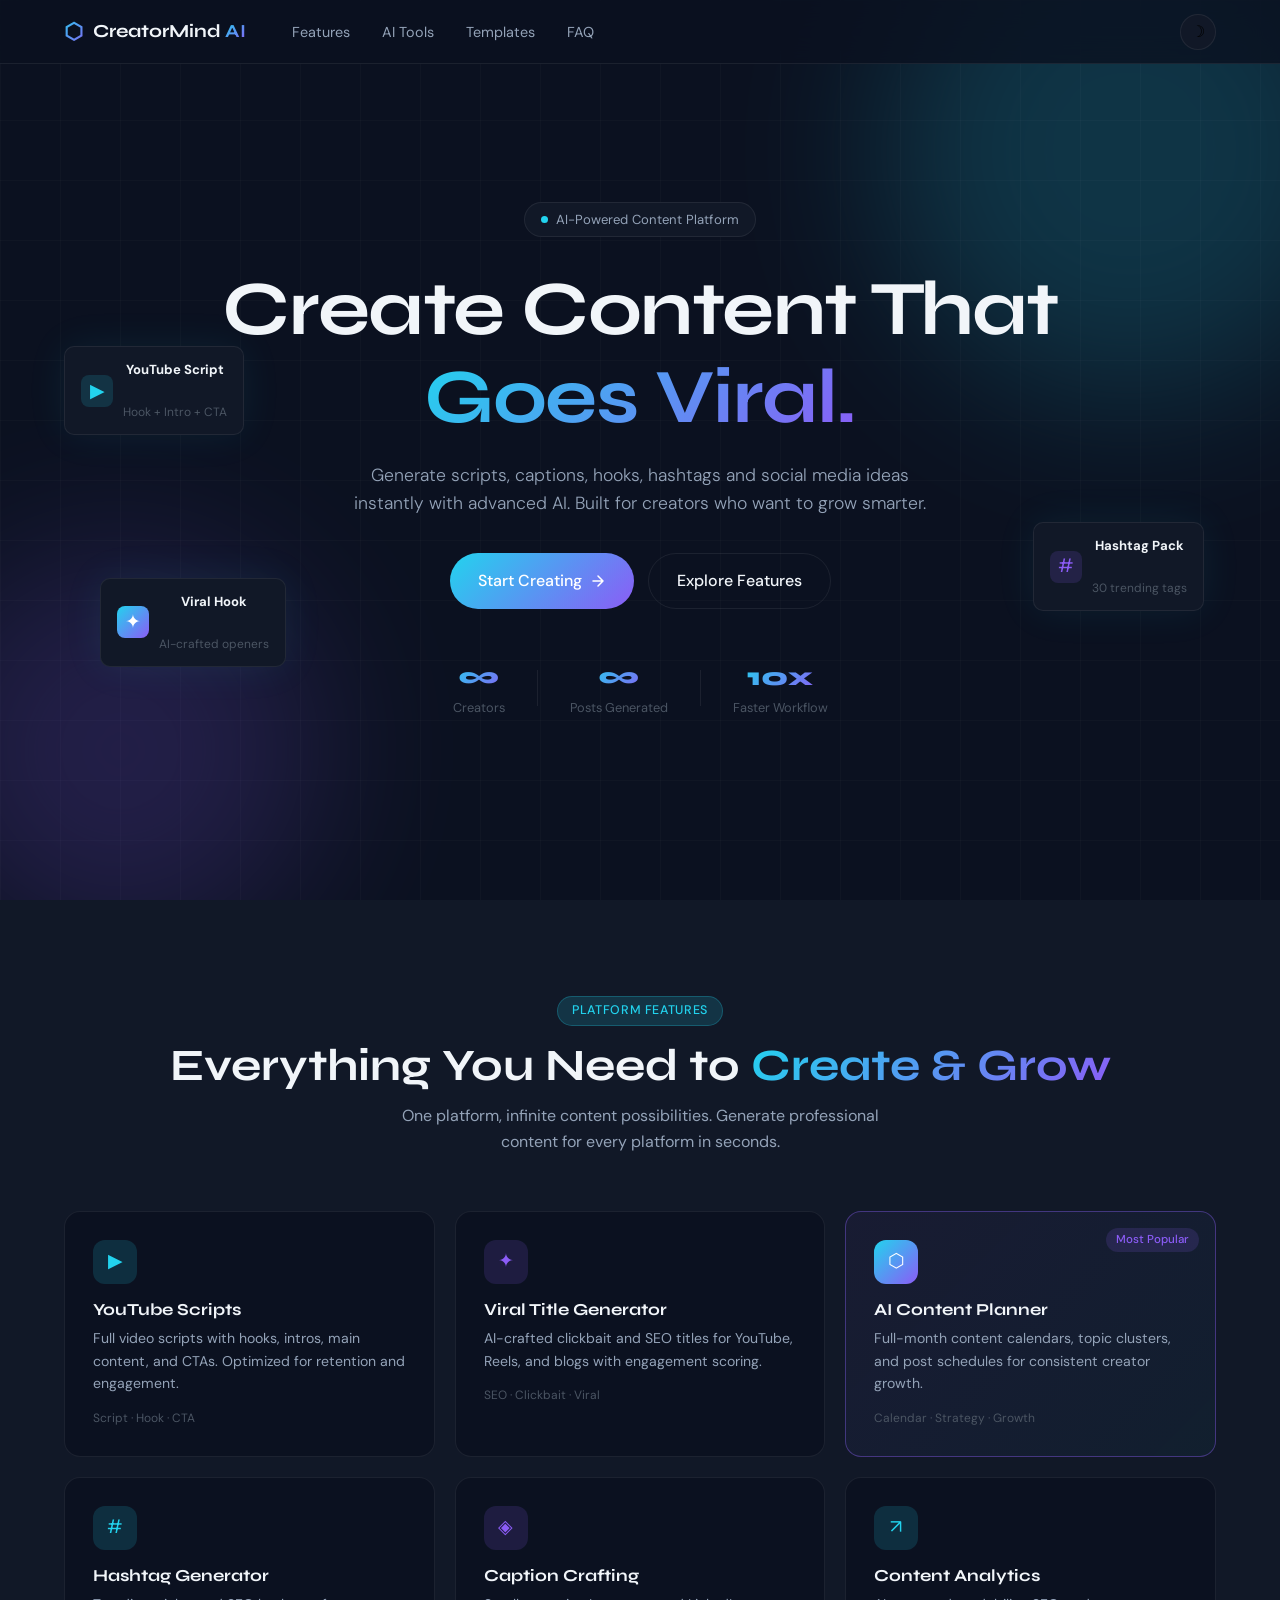
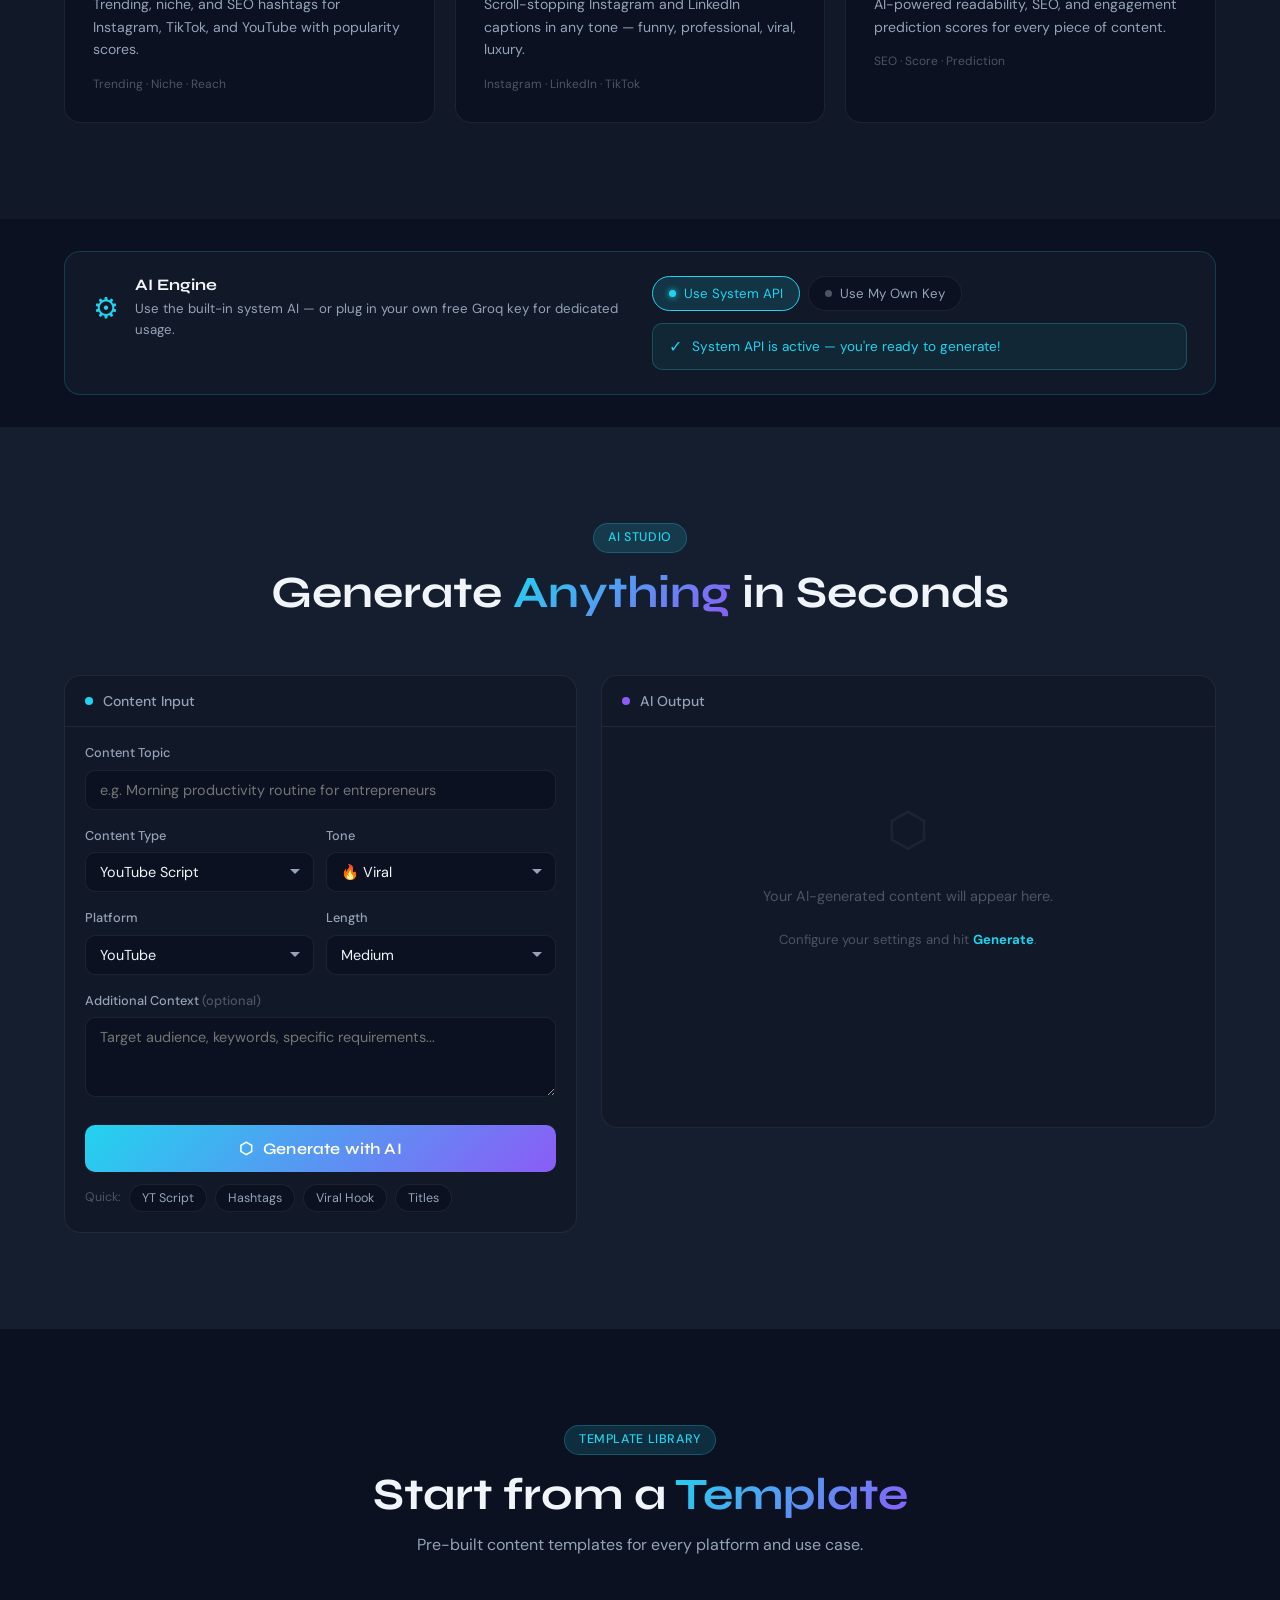
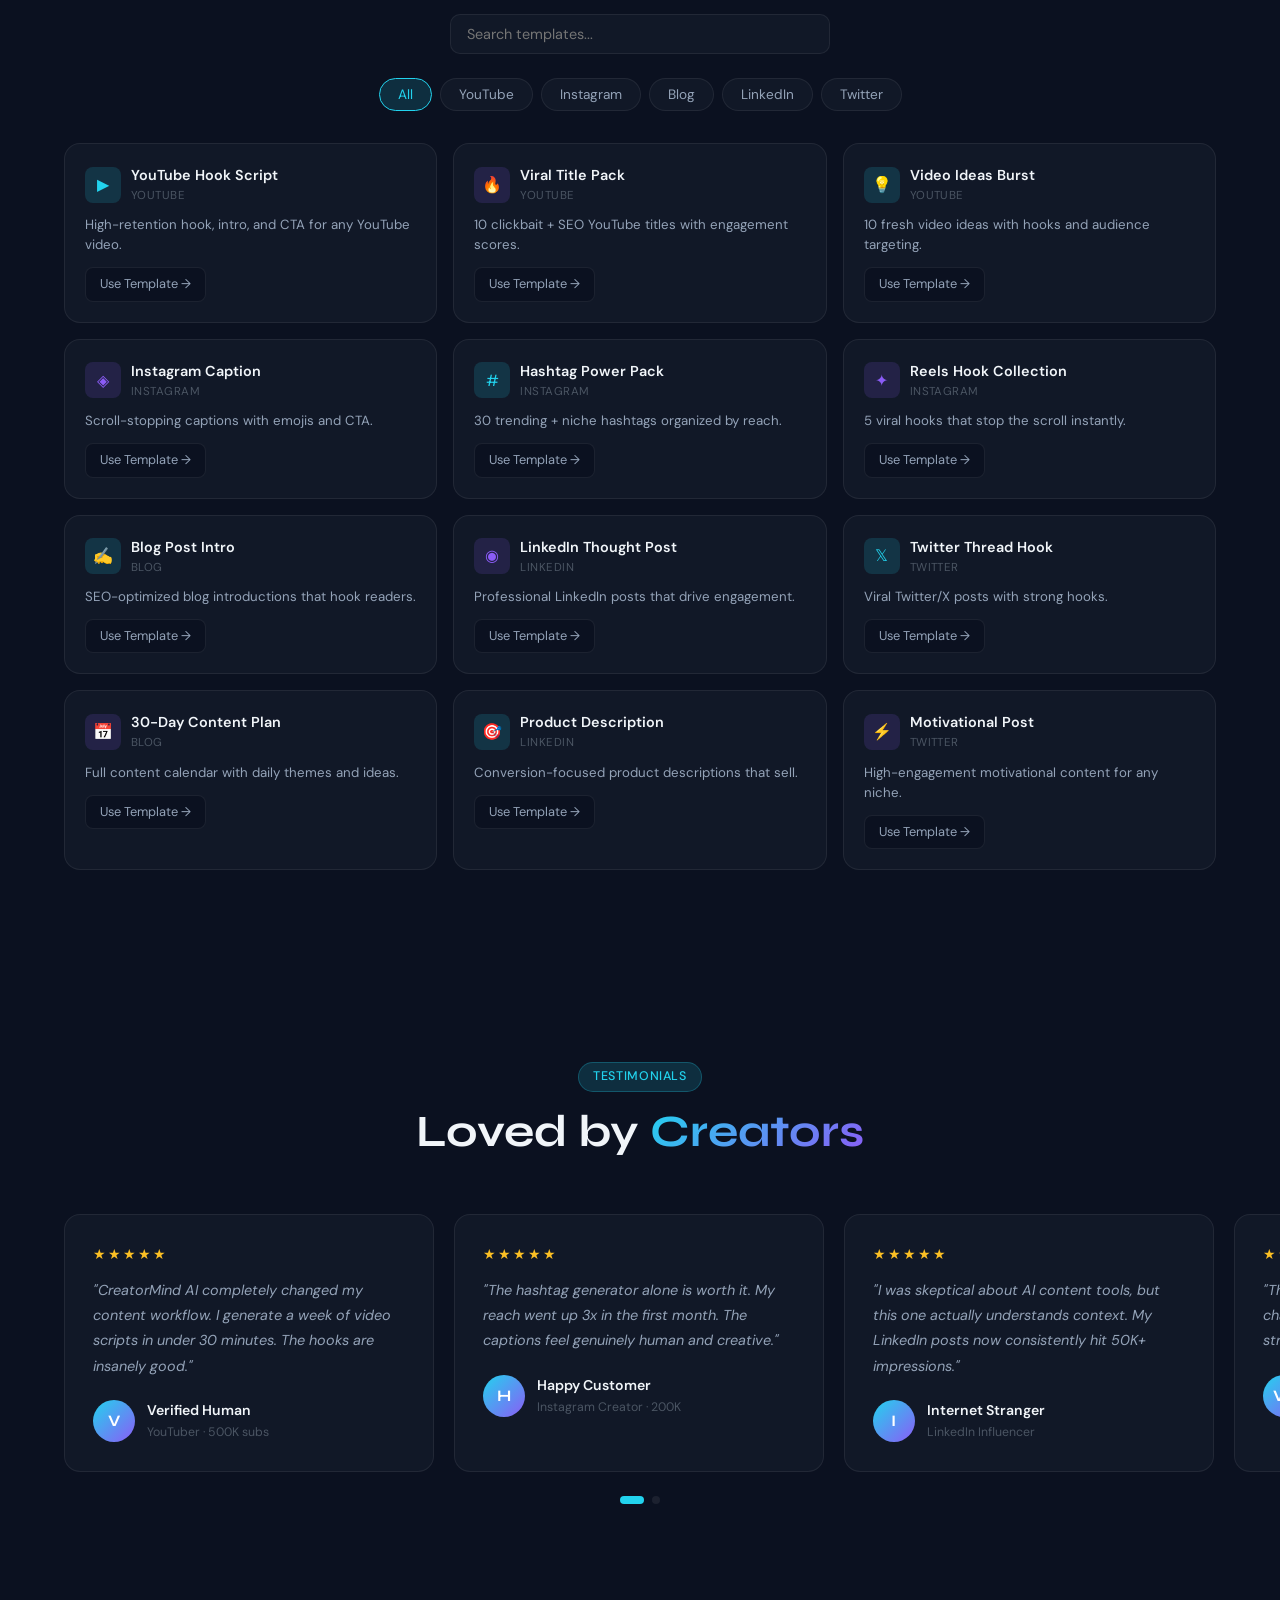
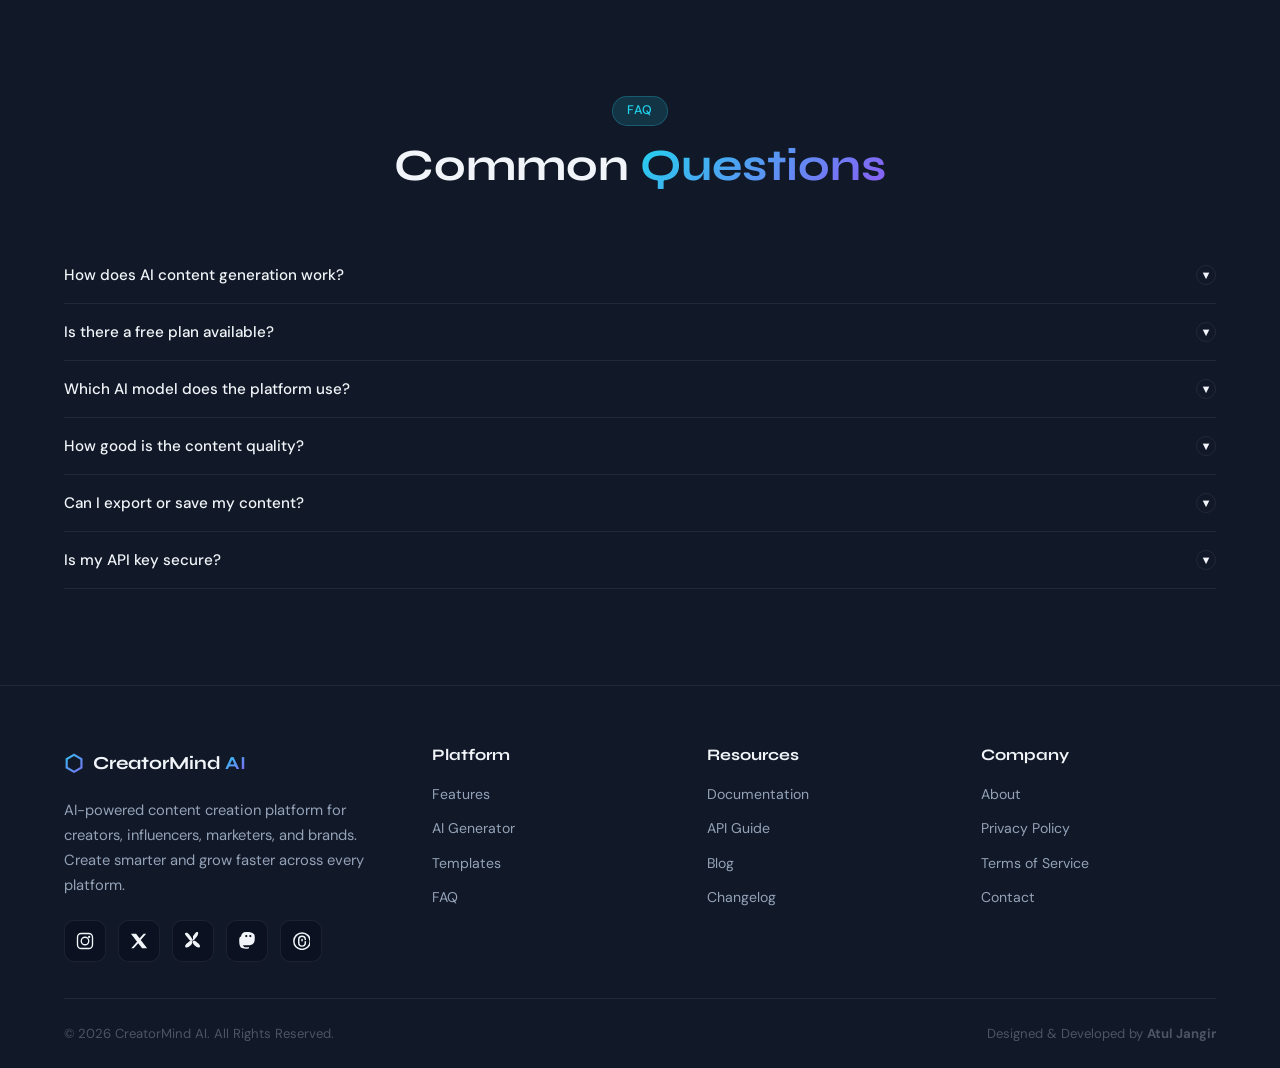
==== index.html @ 420af6b7 "Add files via upload" ====
<!DOCTYPE html>
<html lang="en" data-theme="dark">
<head>
  <meta charset="UTF-8" />
  <meta name="viewport" content="width=device-width, initial-scale=1.0" />
  <title>CreatorMind AI — Create Smarter. Grow Faster.</title>
  <meta name="description" content="AI-powered content creation platform. Generate viral content, scripts, captions, hooks, and social media ideas instantly." />
  <link rel="preconnect" href="https://fonts.googleapis.com" />
  <link rel="preconnect" href="https://fonts.gstatic.com" crossorigin />
  <link href="https://fonts.googleapis.com/css2?family=Syne:wght@400;600;700;800&family=DM+Sans:ital,opsz,wght@0,9..40,300;0,9..40,400;0,9..40,500;1,9..40,300&display=swap" rel="stylesheet" />
  <link rel="stylesheet" href="style.css" />
</head>
<body>

<!-- ═══════════════════ NAVBAR ═══════════════════ -->
<nav class="navbar" id="navbar">
  <div class="nav-container">
    <a href="#" class="nav-logo">
      <span class="logo-icon">⬡</span>
      <span class="logo-text">CreatorMind <span class="logo-ai">AI</span></span>
    </a>

    <ul class="nav-links" id="navLinks">
      <li><a href="#features">Features</a></li>
      <li><a href="#generator">AI Tools</a></li>
      <li><a href="#templates">Templates</a></li>
      <li><a href="#faq">FAQ</a></li>
    </ul>

    <div class="nav-actions">
      <button class="theme-toggle" id="themeToggle" aria-label="Toggle theme">
        <span class="theme-icon">☽</span>
      
    </div>
    <button class="hamburger" id="hamburger" aria-label="Menu">
  <span></span>
  <span></span>
  <span></span>
</button>

  </div>
</nav>

<!-- ═══════════════════ HERO ═══════════════════ -->
<section class="hero" id="home">
  <div class="hero-bg">
    <div class="hero-orb orb-1"></div>
    <div class="hero-orb orb-2"></div>
    <div class="hero-grid"></div>
  </div>

  <div class="hero-container">
    <div class="hero-badge">
      <span class="badge-dot"></span>
      AI-Powered Content Platform
    </div>
    <h1 class="hero-title">
      Create Content That<br />
      <span class="gradient-text">Goes Viral.</span>
    </h1>
    <p class="hero-subtitle">
      Generate scripts, captions, hooks, hashtags and social media ideas instantly with advanced AI. Built for creators who want to grow smarter.
    </p>
    <div class="hero-cta">
      <a href="#generator" class="btn-primary btn-large">
        <span>Start Creating</span>
        <svg width="16" height="16" viewBox="0 0 16 16" fill="none"><path d="M3 8h10M8 3l5 5-5 5" stroke="currentColor" stroke-width="1.5" stroke-linecap="round" stroke-linejoin="round"/></svg>
      </a>
      <a href="#features" class="btn-outline btn-large">Explore Features</a>
    </div>

    <div class="hero-stats">
      <div class="stat"><span class="stat-num">∞</span><span class="stat-label">Creators</span></div>
      <div class="stat-div"></div>
      <div class="stat"><span class="stat-num">∞</span><span class="stat-label">Posts Generated</span></div>
      <div class="stat-div"></div>
      <div class="stat"><span class="stat-num">10x</span><span class="stat-label">Faster Workflow</span></div>
    </div>

    <!-- Floating Cards -->
    <div class="floating-cards">
      <div class="float-card fc-1">
        <div class="fc-icon">▶</div>
        <div class="fc-text"><strong>YouTube Script</strong><br /><span>Hook + Intro + CTA</span></div>
      </div>
      <div class="float-card fc-2">
        <div class="fc-icon">#</div>
        <div class="fc-text"><strong>Hashtag Pack</strong><br /><span>30 trending tags</span></div>
      </div>
      <div class="float-card fc-3">
        <div class="fc-icon">✦</div>
        <div class="fc-text"><strong>Viral Hook</strong><br /><span>AI-crafted openers</span></div>
      </div>
    </div>
  </div>
</section>

<!-- ═══════════════════ FEATURES ═══════════════════ -->
<section class="features" id="features">
  <div class="section-container">
    <div class="section-header">
      <div class="section-badge">Platform Features</div>
      <h2 class="section-title">Everything You Need to <span class="gradient-text">Create & Grow</span></h2>
      <p class="section-sub">One platform, infinite content possibilities. Generate professional content for every platform in seconds.</p>
    </div>

    <div class="features-grid">
      <div class="feature-card">
        <div class="feature-icon cyan">▶</div>
        <h3>YouTube Scripts</h3>
        <p>Full video scripts with hooks, intros, main content, and CTAs. Optimized for retention and engagement.</p>
        <div class="feature-tag">Script · Hook · CTA</div>
      </div>
      <div class="feature-card">
        <div class="feature-icon purple">✦</div>
        <h3>Viral Title Generator</h3>
        <p>AI-crafted clickbait and SEO titles for YouTube, Reels, and blogs with engagement scoring.</p>
        <div class="feature-tag">SEO · Clickbait · Viral</div>
      </div>
      <div class="feature-card featured">
        <div class="feature-badge">Most Popular</div>
        <div class="feature-icon gradient">⬡</div>
        <h3>AI Content Planner</h3>
        <p>Full-month content calendars, topic clusters, and post schedules for consistent creator growth.</p>
        <div class="feature-tag">Calendar · Strategy · Growth</div>
      </div>
      <div class="feature-card">
        <div class="feature-icon cyan">#</div>
        <h3>Hashtag Generator</h3>
        <p>Trending, niche, and SEO hashtags for Instagram, TikTok, and YouTube with popularity scores.</p>
        <div class="feature-tag">Trending · Niche · Reach</div>
      </div>
      <div class="feature-card">
        <div class="feature-icon purple">◈</div>
        <h3>Caption Crafting</h3>
        <p>Scroll-stopping Instagram and LinkedIn captions in any tone — funny, professional, viral, luxury.</p>
        <div class="feature-tag">Instagram · LinkedIn · TikTok</div>
      </div>
      <div class="feature-card">
        <div class="feature-icon cyan">↗</div>
        <h3>Content Analytics</h3>
        <p>AI-powered readability, SEO, and engagement prediction scores for every piece of content.</p>
        <div class="feature-tag">SEO · Score · Prediction</div>
      </div>
    </div>
  </div>
</section>

<!-- ═══════════════════ API KEY SETUP ═══════════════════ -->
<section class="api-setup" id="setup">
  <div class="section-container">
    <div class="api-card">
      <div class="api-left">
        <div class="api-icon">⚙</div>
        <div>
          <h3>AI Engine</h3>
          <p>Use the built-in system AI — or plug in your own free Groq key for dedicated usage.</p>
        </div>
      </div>
      <div class="api-right">
        <!-- Mode Toggle -->
        <div class="api-mode-toggle">
          <button class="mode-btn active" id="modeSystem" onclick="setApiMode('system')">
            <span class="mode-dot"></span> Use System API
          </button>
          <button class="mode-btn" id="modeOwn" onclick="setApiMode('own')">
            <span class="mode-dot"></span> Use My Own Key
          </button>
        </div>

        <!-- System mode info -->
        <div class="api-mode-panel" id="panelSystem">
          <div class="api-status-ok">
            <span>✓</span> System API is active — you're ready to generate!
          </div>
        </div>

        <!-- Own key mode -->
        <div class="api-mode-panel hidden" id="panelOwn">
          <div class="api-input-wrap">
            <input type="password" id="apiKeyInput" placeholder="gsk_••••••••••••••••••••••" class="api-input" />
            <button class="btn-primary" id="saveApiKey">Save Key</button>
          </div>
          <span class="api-note">🔒 Stored locally in your browser. Get a free key at <a href="https://console.groq.com" target="_blank" style="color:var(--cyan)">console.groq.com</a></span>
        </div>
      </div>
    </div>
  </div>
</section>

<!-- ═══════════════════ AI GENERATOR ═══════════════════ -->
<section class="generator" id="generator">
  <div class="section-container">
    <div class="section-header">
      <div class="section-badge">AI Studio</div>
      <h2 class="section-title">Generate <span class="gradient-text">Anything</span> in Seconds</h2>
    </div>

    <div class="generator-layout">
      <!-- Input Panel -->
      <div class="gen-panel input-panel">
        <div class="panel-header">
          <span class="panel-dot cyan"></span>
          <span>Content Input</span>
        </div>

        <div class="form-group">
          <label>Content Topic</label>
          <input type="text" id="topicInput" placeholder="e.g. Morning productivity routine for entrepreneurs" class="form-input" />
        </div>

        <div class="form-row">
          <div class="form-group">
            <label>Content Type</label>
            <select id="contentType" class="form-select">
              <option value="youtube_script">YouTube Script</option>
              <option value="youtube_title">YouTube Titles</option>
              <option value="instagram_caption">Instagram Caption</option>
              <option value="blog_intro">Blog Intro</option>
              <option value="reels_hook">Reels Hook</option>
              <option value="twitter_post">Twitter / X Post</option>
              <option value="linkedin_post">LinkedIn Post</option>
              <option value="product_desc">Product Description</option>
              <option value="hashtags">Hashtag Pack</option>
              <option value="video_ideas">Video Ideas</option>
              <option value="content_plan">30-Day Content Plan</option>
            </select>
          </div>

          <div class="form-group">
            <label>Tone</label>
            <select id="toneSelect" class="form-select">
              <option value="viral">🔥 Viral</option>
              <option value="professional">💼 Professional</option>
              <option value="funny">😂 Funny</option>
              <option value="motivational">💪 Motivational</option>
              <option value="creative">🎨 Creative</option>
              <option value="luxury">💎 Luxury</option>
              <option value="educational">📚 Educational</option>
            </select>
          </div>
        </div>

        <div class="form-row">
          <div class="form-group">
            <label>Platform</label>
            <select id="platformSelect" class="form-select">
              <option value="youtube">YouTube</option>
              <option value="instagram">Instagram</option>
              <option value="tiktok">TikTok</option>
              <option value="linkedin">LinkedIn</option>
              <option value="twitter">Twitter / X</option>
              <option value="blog">Blog</option>
              <option value="general">General</option>
            </select>
          </div>

          <div class="form-group">
            <label>Length</label>
            <select id="lengthSelect" class="form-select">
              <option value="short">Short</option>
              <option value="medium" selected>Medium</option>
              <option value="long">Long</option>
              <option value="detailed">Detailed</option>
            </select>
          </div>
        </div>

        <div class="form-group">
          <label>Additional Context <span class="optional">(optional)</span></label>
          <textarea id="contextInput" placeholder="Target audience, keywords, specific requirements..." class="form-textarea"></textarea>
        </div>

        <button class="btn-generate" id="generateBtn">
          <span class="generate-icon">⬡</span>
          <span id="generateBtnText">Generate with AI</span>
        </button>

        <div class="quick-templates">
          <span class="qt-label">Quick:</span>
          <button class="qt-btn" data-type="youtube_script" data-topic="morning routine productivity">YT Script</button>
          <button class="qt-btn" data-type="hashtags" data-topic="fitness motivation">Hashtags</button>
          <button class="qt-btn" data-type="reels_hook" data-topic="make money online">Viral Hook</button>
          <button class="qt-btn" data-type="youtube_title" data-topic="passive income">Titles</button>
        </div>
      </div>

      <!-- Output Panel -->
      <div class="gen-panel output-panel">
        <div class="panel-header">
          <span class="panel-dot purple"></span>
          <span>AI Output</span>
          <div class="panel-actions" id="panelActions" style="display:none">
            <button class="action-btn" id="copyBtn" title="Copy">⊕ Copy</button>
            <button class="action-btn" id="downloadBtn" title="Download">↓ Save</button>
            <button class="action-btn" id="regenBtn" title="Regenerate">↻ Regen</button>
          </div>
        </div>

        <div class="output-body" id="outputBody">
          <div class="output-placeholder">
            <div class="placeholder-icon">⬡</div>
            <p>Your AI-generated content will appear here.</p>
            <p class="placeholder-sub">Configure your settings and hit <strong>Generate</strong>.</p>
          </div>
        </div>

        <!-- Analytics -->
        <div class="output-analytics" id="outputAnalytics" style="display:none">
          <div class="analytics-row">
            <div class="score-card">
              <div class="score-label">AI Score</div>
              <div class="score-value" id="scoreAI">—</div>
            </div>
            <div class="score-card">
              <div class="score-label">Readability</div>
              <div class="score-value" id="scoreRead">—</div>
            </div>
            <div class="score-card">
              <div class="score-label">SEO</div>
              <div class="score-value" id="scoreSEO">—</div>
            </div>
            <div class="score-card">
              <div class="score-label">Engagement</div>
              <div class="score-value" id="scoreEng">—</div>
            </div>
          </div>
          <div class="score-bars">
            <div class="score-bar-wrap">
              <div class="score-bar-fill" id="barAI"></div>
            </div>
          </div>
        </div>
      </div>
    </div>
  </div>
</section>

<!-- ═══════════════════ TEMPLATES ═══════════════════ -->
<section class="templates-section" id="templates">
  <div class="section-container">
    <div class="section-header">
      <div class="section-badge">Template Library</div>
      <h2 class="section-title">Start from a <span class="gradient-text">Template</span></h2>
      <p class="section-sub">Pre-built content templates for every platform and use case.</p>
    </div>

    <div class="template-search-wrap">
      <input type="text" id="templateSearch" placeholder="Search templates..." class="template-search" />
    </div>

    <div class="template-tabs">
      <button class="tab-btn active" data-cat="all">All</button>
      <button class="tab-btn" data-cat="youtube">YouTube</button>
      <button class="tab-btn" data-cat="instagram">Instagram</button>
      <button class="tab-btn" data-cat="blog">Blog</button>
      <button class="tab-btn" data-cat="linkedin">LinkedIn</button>
      <button class="tab-btn" data-cat="twitter">Twitter</button>
    </div>

    <div class="templates-grid" id="templatesGrid"></div>
  </div>
</section>

<!-- ═══════════════════ TESTIMONIALS ═══════════════════ -->
<section class="testimonials" id="testimonials">
  <div class="section-container">
    <div class="section-header">
      <div class="section-badge">Testimonials</div>
      <h2 class="section-title">Loved by <span class="gradient-text">Creators</span></h2>
    </div>

    <div class="testimonials-slider" id="testimonialsSlider">
      <div class="testimonials-track" id="testimonialsTrack">
        <!-- Injected by JS -->
      </div>
    </div>
    <div class="slider-dots" id="sliderDots"></div>
  </div>
</section>

<!-- ═══════════════════ FAQ ═══════════════════ -->
<section class="faq" id="faq">
  <div class="section-container faq-container">
    <div class="section-header">
      <div class="section-badge">FAQ</div>
      <h2 class="section-title">Common <span class="gradient-text">Questions</span></h2>
    </div>

    <div class="faq-list" id="faqList"></div>
  </div>
</section>

<!-- ═══════════════════ FOOTER ═══════════════════ -->
<footer class="footer">

  <div class="footer-container">

    <div class="footer-top">

      <!-- Brand -->
      <div class="footer-brand">
        <a href="#" class="nav-logo">
          <span class="logo-icon">⬡</span>
          <span class="logo-text">
            CreatorMind <span class="logo-ai">AI</span>
          </span>
        </a>

        <p>
          AI-powered content creation platform for creators, influencers,
          marketers, and brands. Create smarter and grow faster across every platform.
        </p>

        <div class="footer-socials">

          <a href="https://www.instagram.com/a.t.u.l_j.a.n.g.i.r/"
             target="_blank"
             class="social-link"
             aria-label="Instagram">
            <svg viewBox="0 0 24 24" fill="none" stroke="currentColor" stroke-width="1.8">
              <rect x="2" y="2" width="20" height="20" rx="5"/>
              <circle cx="12" cy="12" r="5"/>
              <circle cx="17.5" cy="6.5" r="1.5" fill="currentColor" stroke="none"/>
            </svg>
          </a>

          <a href="https://x.com/atuljangir_"
             target="_blank"
             class="social-link"
             aria-label="X">
            <svg viewBox="0 0 24 24" fill="currentColor">
              <path d="M18.244 2.25h3.308l-7.227 8.26 8.502 11.24H16.17l-5.214-6.817L4.99 21.75H1.68l7.73-8.835L1.254 2.25H8.08l4.713 6.231z"/>
            </svg>
          </a>

          </a>
            <a href="https://bsky.app/profile/atuljangir.bsky.social" target="_blank" rel="noopener noreferrer" aria-label="Bluesky" class="social-link">
                <svg viewBox="0 0 24 24" fill="currentColor" stroke="none"><path d="M12 10.8c-1.1-2.1-4.3-7-6.8-9.2C4.2.8 3.5.9 3 .9c-.4 0-1 .1-1.4.6-.4.5-.4 1.2-.1 1.7.5.7 3.2 4 4.9 6.3 1.8 2.4 4 2.4 5.7 1.7 1.7-.7 5-5.3 6-6.7C19 2 19.2.9 18.6.3c-.5-.6-1.4-.7-2.4.1-1 .8-3.8 4.5-4.2 5.4zm-7 3.5c-1.3.8-2.8 2.3-3.3 3.8-.5 1.5.3 2.8 1.9 2.7 1.6-.1 4.3-2.1 5.8-3.5 1.5-1.5 2.1-3.2 1.7-4.5-.4-1.3-1.9-1.6-3.2-.9-1.3.8-2.6 2.2-2.8 2.4zm12.8 0c-.2-.2-1.5-1.6-2.8-2.4-1.3-.7-2.8-.4-3.2.9-.4 1.3.2 3 1.7 4.5 1.5 1.4 4.2 3.4 5.8 3.5 1.6.1 2.4-1.2 1.9-2.7-.5-1.5-2-3-3.3-3.8z"/></svg>
            </a>
            <a href="https://mastodon.social/@atuljangir" target="_blank" rel="noopener noreferrer" aria-label="Mastodon" class="social-link">
                <svg viewBox="0 0 24 24" fill="currentColor" stroke="none"><path d="M21.258 13.99c-.3 1.54-2.7 3.23-5.46 3.55-1.44.17-2.85.33-4.36.26-2.47-.11-4.42-.63-4.42-.63 0 .24.01.47.04.69.3 2.25 2.23 2.38 4.06 2.45 1.85.07 3.49-.46 3.49-.46l.08 1.65s-1.29.69-3.6.82c-1.27.07-2.84-.03-4.67-.52-3.98-1.05-4.67-5.3-4.77-9.6-.03-1.28 0-2.49 0-2.49 0-3.19 2.48-4.12 2.48-4.12C5.14.58 8.3.04 11.61 0h.08c3.31.04 6.47.58 8.16 1.82 0 0 2.48.93 2.48 4.12 0 0 .03 2.68-.06 4.18-.05.93-.18 1.82-.43 2.87zM17.9 5.47c0-.84-.66-1.52-1.47-1.52-.82 0-1.47.68-1.47 1.52 0 .84.66 1.52 1.47 1.52.81 0 1.47-.68 1.47-1.52zM12.53 5.47c0-.84-.66-1.52-1.47-1.52-.82 0-1.47.68-1.47 1.52 0 .84.66 1.52 1.47 1.52.81 0 1.47-.68 1.47-1.52z"/></svg>
            </a>
            <a href="https://www.threads.com/@a.t.u.l_j.a.n.g.i.r" target="_blank" rel="noopener noreferrer" aria-label="Threads" class="social-link">
                <svg viewBox="0 1 22 22" fill="none" stroke="currentColor" stroke-width="1.8" stroke-linecap="round" stroke-linejoin="round"><path d="M12.25 2.25C6.615 2.25 2.25 6.615 2.25 12.25c0 5.635 4.365 10 10 10 5.635 0 10-4.365 10-10 0-5.635-4.365-10-10-10z"/><path d="M16.25 10.25c0-2.21-1.79-4-4-4s-4 1.79-4 4v4c0 2.21 1.79 4 4 4s4-1.79 4-4v-1.5"/><path d="M12.25 10.25v1.5"/></svg>
            </a>

        </div>
      </div>

      <!-- Product -->
      <div class="footer-column">
        <h4>Platform</h4>

        <div class="footer-links">
          <a href="#features">Features</a>
          <a href="#generator">AI Generator</a>
          <a href="#templates">Templates</a>
          <a href="#faq">FAQ</a>
        </div>
      </div>

      <!-- Resources -->
      <div class="footer-column">
        <h4>Resources</h4>
        <div class="footer-links">
          <a href="#">Documentation</a>
          <a href="#">API Guide</a>
          <a href="#">Blog</a>
          <a href="#">Changelog</a>
        </div>
      </div>

      <!-- Legal -->
      <div class="footer-column">
        <h4>Company</h4>
        <div class="footer-links">
          <a href="#">About</a>
          <a href="#">Privacy Policy</a>
          <a href="#">Terms of Service</a>
          <a href="#">Contact</a>
        </div>
      </div>

    </div>

    <div class="footer-divider"></div>

    <div class="footer-bottom">

      <div class="footer-copy">
        <p>© 2026 CreatorMind AI. All Rights Reserved.</p>
      
      </div>


      <div class="footer-bottom-links">
        <a><p>Designed &amp; Developed by <strong>Atul Jangir</strong></p></a>
      </div>

    </div>

  </div>

</footer>


<!-- Toast Notification -->
<div class="toast" id="toast"></div>

<script src="script.js"></script>
</body>
</html>
---- style.css ----
/* ═══════════════════════════════════════
   CREATORMIND AI — STYLES
   ═══════════════════════════════════════ */

/* ── Variables ── */
:root {
  --bg-base: #0B1120;
  --bg-card: #111827;
  --bg-card2: #151e2e;
  --bg-border: rgba(255,255,255,0.07);
  --cyan: #22D3EE;
  --purple: #8B5CF6;
  --cyan-dim: rgba(34,211,238,0.15);
  --purple-dim: rgba(139,92,246,0.15);
  --text-primary: #F1F5F9;
  --text-secondary: #94A3B8;
  --text-muted: #4B5563;
  --gradient: linear-gradient(135deg, #22D3EE, #8B5CF6);
  --shadow-glow: 0 0 40px rgba(34,211,238,0.08);
  --radius: 16px;
  --radius-sm: 10px;
  --transition: 0.2s ease;
  --font-display: 'Syne', sans-serif;
  --font-body: 'DM Sans', sans-serif;
}

[data-theme="light"] {
  --bg-base: #F8FAFC;
  --bg-card: #FFFFFF;
  --bg-card2: #F1F5F9;
  --bg-border: rgba(0,0,0,0.08);
  --text-primary: #0F172A;
  --text-secondary: #475569;
  --text-muted: #94A3B8;
  --shadow-glow: 0 0 40px rgba(34,211,238,0.06);
}

/* ── Reset ── */
*, *::before, *::after { box-sizing: border-box; margin: 0; padding: 0; }
html { scroll-behavior: smooth; font-size: 16px; }
body {
  font-family: var(--font-body);
  background: var(--bg-base);
  color: var(--text-primary);
  line-height: 1.6;
  overflow-x: hidden;
  transition: background 0.3s, color 0.3s;
}
a { color: inherit; text-decoration: none; }
button { cursor: pointer; font-family: var(--font-body); }
img { max-width: 100%; }
ul { list-style: none; }

/* ── Typography ── */
h1,h2,h3,h4 { font-family: var(--font-display); font-weight: 700; line-height: 1.15; }

.gradient-text {
  background: var(--gradient);
  -webkit-background-clip: text;
  -webkit-text-fill-color: transparent;
  background-clip: text;
}

/* ── Containers ── */
.section-container { max-width: 1200px; margin: 0 auto; padding: 0 24px; }
.nav-container { max-width: 1200px; margin: 0 auto; padding: 0 24px; display: flex; align-items: center; gap: 32px; }
.hero-container { max-width: 1100px; margin: 0 auto; padding: 0 24px; position: relative; z-index: 1; }

/* ── Buttons ── */
.btn-primary {
  display: inline-flex; align-items: center; gap: 8px;
  background: var(--gradient); color: #fff;
  padding: 10px 22px; border-radius: 50px; border: none;
  font-family: var(--font-body); font-weight: 500; font-size: 0.9rem;
  transition: opacity var(--transition), transform var(--transition);
  white-space: nowrap;
}
.btn-primary:hover { opacity: 0.88; transform: translateY(-1px); }

.btn-outline {
  display: inline-flex; align-items: center; gap: 8px;
  background: transparent; color: var(--text-primary);
  padding: 10px 22px; border-radius: 50px;
  border: 1px solid var(--bg-border);
  font-family: var(--font-body); font-weight: 500; font-size: 0.9rem;
  transition: border-color var(--transition), background var(--transition);
}
.btn-outline:hover { border-color: var(--cyan); background: var(--cyan-dim); }

.btn-ghost {
  background: transparent; border: none; color: var(--text-secondary);
  font-size: 0.9rem; padding: 8px 12px; border-radius: 8px;
  transition: color var(--transition);
}
.btn-ghost:hover { color: var(--text-primary); }

.btn-large { padding: 14px 28px; font-size: 1rem; }
.w-full { width: 100%; justify-content: center; }

/* ═══════════════════ NAVBAR ═══════════════════ */
.navbar {
  position: fixed; top: 0; left: 0; right: 0; z-index: 100;
  height: 64px;
  background: rgba(11,17,32,0.8);
  backdrop-filter: blur(16px);
  border-bottom: 1px solid var(--bg-border);
  transition: background 0.3s;
}
[data-theme="light"] .navbar { background: rgba(248,250,252,0.85); }

.nav-container { height: 100%; justify-content: space-between; }

.nav-logo { display: flex; align-items: center; gap: 10px; font-family: var(--font-display); font-weight: 700; font-size: 1.15rem; }
.logo-icon { font-size: 1.4rem; background: var(--gradient); -webkit-background-clip: text; -webkit-text-fill-color: transparent; background-clip: text; }
.logo-ai { background: var(--gradient); -webkit-background-clip: text; -webkit-text-fill-color: transparent; background-clip: text; }

.nav-links { display: flex; align-items: center; gap: 4px; }
.nav-links a {
  padding: 8px 14px; border-radius: 8px; font-size: 0.9rem;
  color: var(--text-secondary); transition: color var(--transition), background var(--transition);
}
.nav-links a:hover { color: var(--text-primary); background: var(--bg-border); }

.nav-actions { display: flex; align-items: center; gap: 10px; margin-left: auto; }

.theme-toggle {
  background: var(--bg-card); border: 1px solid var(--bg-border);
  width: 36px; height: 36px; border-radius: 50%;
  display: flex; align-items: center; justify-content: center;
  font-size: 1rem; transition: background var(--transition);
}
.theme-toggle:hover { background: var(--bg-card2); }

.hamburger {
  display: none; flex-direction: column; gap: 5px;
  background: none; border: none; padding: 4px;
}
.hamburger span { display: block; width: 22px; height: 2px; background: var(--text-primary); border-radius: 2px; transition: transform 0.2s; }
.hamburger.open span:nth-child(1) { transform: translateY(7px) rotate(45deg); }
.hamburger.open span:nth-child(2) { opacity: 0; }
.hamburger.open span:nth-child(3) { transform: translateY(-7px) rotate(-45deg); }

/* ═══════════════════ HERO ═══════════════════ */
.hero {
  min-height: 100vh; display: flex; align-items: center;
  padding: 100px 0 80px; position: relative; overflow: hidden;
}

.hero-bg { position: absolute; inset: 0; overflow: hidden; }
.hero-orb {
  position: absolute; border-radius: 50%;
  filter: blur(80px); opacity: 0.18;
}
.orb-1 { width: 500px; height: 500px; background: var(--cyan); top: -100px; right: -100px; }
.orb-2 { width: 400px; height: 400px; background: var(--purple); bottom: -50px; left: -80px; }

.hero-grid {
  position: absolute; inset: 0;
  background-image: linear-gradient(rgba(255,255,255,0.02) 1px, transparent 1px),
                    linear-gradient(90deg, rgba(255,255,255,0.02) 1px, transparent 1px);
  background-size: 60px 60px;
}

.hero-container { text-align: center; }

.hero-badge {
  display: inline-flex; align-items: center; gap: 8px;
  background: var(--bg-card); border: 1px solid var(--bg-border);
  padding: 6px 16px; border-radius: 50px;
  font-size: 0.82rem; color: var(--text-secondary); margin-bottom: 28px;
}
.badge-dot {
  width: 7px; height: 7px; background: var(--cyan); border-radius: 50%;
  animation: pulse-dot 2s infinite;
}
@keyframes pulse-dot { 0%,100% { opacity: 1; } 50% { opacity: 0.3; } }

.hero-title {
  font-size: clamp(2.5rem, 6vw, 5rem);
  margin-bottom: 20px;
  letter-spacing: -0.02em;
}

.hero-subtitle {
  font-size: 1.1rem; color: var(--text-secondary);
  max-width: 580px; margin: 0 auto 36px;
  font-weight: 300;
}

.hero-cta { display: flex; gap: 14px; justify-content: center; flex-wrap: wrap; margin-bottom: 48px; }

.hero-stats {
  display: flex; align-items: center; justify-content: center; gap: 32px;
  flex-wrap: wrap;
}
.stat { display: flex; flex-direction: column; align-items: center; }
.stat-num { font-family: var(--font-display); font-size: 1.6rem; font-weight: 800; background: var(--gradient); -webkit-background-clip: text; -webkit-text-fill-color: transparent; background-clip: text; }
.stat-label { font-size: 0.8rem; color: var(--text-muted); }
.stat-div { width: 1px; height: 36px; background: var(--bg-border); }

/* Floating Cards */
.floating-cards {
  position: absolute; inset: 0; pointer-events: none;
}
.float-card {
  position: absolute; background: var(--bg-card);
  border: 1px solid var(--bg-border); border-radius: var(--radius-sm);
  padding: 12px 16px; display: flex; align-items: center; gap: 10px;
  font-size: 0.82rem; box-shadow: var(--shadow-glow);
  animation: float-anim 4s ease-in-out infinite;
}
.float-card strong { display: block; font-size: 0.82rem; color: var(--text-primary); }
.float-card span { color: var(--text-muted); font-size: 0.75rem; }
.fc-icon { font-size: 1.2rem; width: 32px; height: 32px; border-radius: 8px; display: grid; place-items: center; }
.fc-1 { top: 28%; left: 2%; animation-delay: 0s; }
.fc-1 .fc-icon { background: var(--cyan-dim); color: var(--cyan); }
.fc-2 { top: 62%; right: 3%; animation-delay: 1.5s; }
.fc-2 .fc-icon { background: var(--purple-dim); color: var(--purple); }
.fc-3 { bottom: 10%; left: 5%; animation-delay: 0.8s; }
.fc-3 .fc-icon { background: var(--gradient); color: #fff; }
@keyframes float-anim { 0%,100% { transform: translateY(0); } 50% { transform: translateY(-10px); } }

/* ═══════════════════ SECTION SHARED ═══════════════════ */
section { padding: 96px 0; }
.section-header { text-align: center; margin-bottom: 56px; }
.section-badge {
  display: inline-block; background: var(--cyan-dim); color: var(--cyan);
  border: 1px solid rgba(34,211,238,0.25); padding: 4px 14px;
  border-radius: 50px; font-size: 0.78rem; font-weight: 500;
  letter-spacing: 0.05em; text-transform: uppercase; margin-bottom: 14px;
}
.section-title { font-size: clamp(1.8rem, 4vw, 2.8rem); margin-bottom: 12px; }
.section-sub { color: var(--text-secondary); max-width: 520px; margin: 0 auto; }

/* ═══════════════════ FEATURES ═══════════════════ */
.features { background: var(--bg-card); }

.features-grid {
  display: grid; grid-template-columns: repeat(3, 1fr); gap: 20px;
}

.feature-card {
  background: var(--bg-base); border: 1px solid var(--bg-border);
  border-radius: var(--radius); padding: 28px; position: relative;
  transition: border-color var(--transition), transform var(--transition);
}
.feature-card:hover { border-color: rgba(34,211,238,0.3); transform: translateY(-3px); }
.feature-card.featured { border-color: rgba(139,92,246,0.4); background: linear-gradient(135deg, rgba(139,92,246,0.06), rgba(34,211,238,0.04)); }

.feature-badge {
  position: absolute; top: 16px; right: 16px;
  background: var(--purple-dim); color: var(--purple);
  font-size: 0.72rem; padding: 3px 10px; border-radius: 20px; font-weight: 500;
}

.feature-icon {
  width: 44px; height: 44px; border-radius: 12px;
  display: grid; place-items: center; font-size: 1.2rem;
  margin-bottom: 16px;
}
.feature-icon.cyan { background: var(--cyan-dim); color: var(--cyan); }
.feature-icon.purple { background: var(--purple-dim); color: var(--purple); }
.feature-icon.gradient { background: var(--gradient); color: #fff; }

.feature-card h3 { font-size: 1.05rem; margin-bottom: 8px; }
.feature-card p { font-size: 0.88rem; color: var(--text-secondary); line-height: 1.6; }
.feature-tag { margin-top: 14px; font-size: 0.75rem; color: var(--text-muted); }

/* ═══════════════════ API SETUP ═══════════════════ */
.api-setup { padding: 32px 0; }

.api-card {
  background: var(--bg-card); border: 1px solid rgba(34,211,238,0.2);
  border-radius: var(--radius); padding: 24px 28px;
  display: flex; align-items: flex-start; gap: 24px; flex-wrap: wrap;
}

.api-left { display: flex; align-items: center; gap: 16px; flex: 1; min-width: 200px; }
.api-icon { font-size: 1.8rem; color: var(--cyan); }
.api-left h3 { font-size: 1rem; margin-bottom: 4px; }
.api-left p { font-size: 0.83rem; color: var(--text-secondary); }

.api-right { display: flex; flex-direction: column; gap: 12px; flex: 1; min-width: 280px; }

/* Mode toggle buttons */
.api-mode-toggle { display: flex; gap: 8px; }
.mode-btn {
  display: flex; align-items: center; gap: 8px;
  background: var(--bg-base); border: 1px solid var(--bg-border);
  color: var(--text-secondary); padding: 8px 16px; border-radius: 50px;
  font-size: 0.83rem; font-family: var(--font-body);
  transition: all var(--transition); cursor: pointer;
}
.mode-btn .mode-dot {
  width: 7px; height: 7px; border-radius: 50%;
  background: var(--text-muted); transition: background var(--transition);
}
.mode-btn.active {
  border-color: var(--cyan); color: var(--cyan);
  background: var(--cyan-dim);
}
.mode-btn.active .mode-dot { background: var(--cyan); box-shadow: 0 0 6px var(--cyan); }

/* Mode panels */
.api-mode-panel { transition: opacity 0.2s; }
.api-mode-panel.hidden { display: none; }

.api-status-ok {
  display: flex; align-items: center; gap: 10px;
  background: rgba(34,211,238,0.08); border: 1px solid rgba(34,211,238,0.25);
  color: var(--cyan); padding: 10px 16px; border-radius: 10px; font-size: 0.85rem;
}
.api-status-ok span { font-size: 1rem; }

.api-input-wrap { display: flex; gap: 10px; }
.api-input {
  flex: 1; background: var(--bg-base); border: 1px solid var(--bg-border);
  border-radius: 10px; padding: 10px 14px; color: var(--text-primary);
  font-family: var(--font-body); font-size: 0.88rem; outline: none;
  transition: border-color var(--transition);
}
.api-input:focus { border-color: var(--cyan); }
.api-note { font-size: 0.76rem; color: var(--text-muted); }

/* ═══════════════════ GENERATOR ═══════════════════ */
.generator { background: var(--bg-card2); }

.generator-layout { display: grid; grid-template-columns: 1fr 1.2fr; gap: 24px; align-items: start; }

.gen-panel {
  background: var(--bg-card); border: 1px solid var(--bg-border);
  border-radius: var(--radius); overflow: hidden;
}

.panel-header {
  display: flex; align-items: center; gap: 10px;
  padding: 14px 20px; border-bottom: 1px solid var(--bg-border);
  font-size: 0.88rem; font-weight: 500; color: var(--text-secondary);
}
.panel-dot {
  width: 8px; height: 8px; border-radius: 50%;
}
.panel-dot.cyan { background: var(--cyan); }
.panel-dot.purple { background: var(--purple); }
.panel-actions { margin-left: auto; display: flex; gap: 8px; }

.action-btn {
  background: var(--bg-base); border: 1px solid var(--bg-border);
  color: var(--text-secondary); padding: 6px 12px; border-radius: 8px;
  font-size: 0.8rem; transition: color var(--transition), border-color var(--transition);
}
.action-btn:hover { color: var(--cyan); border-color: var(--cyan); }

/* Form */
.input-panel { padding-bottom: 20px; }
.form-group { padding: 0 20px; margin-top: 16px; }
.form-row { display: grid; grid-template-columns: 1fr 1fr; gap: 12px; padding: 0 20px; margin-top: 16px; }
.form-row .form-group { padding: 0; margin-top: 0; }

label { display: block; font-size: 0.8rem; color: var(--text-secondary); margin-bottom: 6px; font-weight: 500; }
.optional { color: var(--text-muted); }

.form-input, .form-select, .form-textarea {
  width: 100%; background: var(--bg-base); border: 1px solid var(--bg-border);
  border-radius: 10px; padding: 10px 14px; color: var(--text-primary);
  font-family: var(--font-body); font-size: 0.9rem; outline: none;
  transition: border-color var(--transition);
}
.form-input:focus, .form-select:focus, .form-textarea:focus { border-color: var(--cyan); }
.form-select { appearance: none; background-image: url("data:image/svg+xml,%3Csvg xmlns='http://www.w3.org/2000/svg' width='12' height='12' viewBox='0 0 12 12'%3E%3Cpath fill='%2394A3B8' d='M6 8L1 3h10z'/%3E%3C/svg%3E"); background-repeat: no-repeat; background-position: right 12px center; padding-right: 32px; }
.form-textarea { resize: vertical; min-height: 80px; }

.btn-generate {
  display: flex; align-items: center; justify-content: center; gap: 10px;
  width: calc(100% - 40px); margin: 20px 20px 0;
  background: var(--gradient); color: #fff; border: none;
  padding: 14px; border-radius: var(--radius-sm);
  font-family: var(--font-display); font-size: 1rem; font-weight: 600;
  letter-spacing: 0.01em;
  transition: opacity var(--transition), transform var(--transition);
}
.btn-generate:hover:not(:disabled) { opacity: 0.88; transform: translateY(-1px); }
.btn-generate:disabled { opacity: 0.5; cursor: not-allowed; }
.generate-icon { font-size: 1rem; }

.quick-templates {
  display: flex; align-items: center; gap: 8px; flex-wrap: wrap;
  padding: 12px 20px 0; 
}
.qt-label { font-size: 0.78rem; color: var(--text-muted); }
.qt-btn {
  background: var(--bg-base); border: 1px solid var(--bg-border);
  color: var(--text-secondary); padding: 5px 12px; border-radius: 20px;
  font-size: 0.78rem; transition: all var(--transition);
}
.qt-btn:hover { border-color: var(--cyan); color: var(--cyan); }

/* Output */
.output-panel { display: flex; flex-direction: column; }

.output-body {
  flex: 1; padding: 20px; min-height: 400px;
  font-size: 0.9rem; line-height: 1.8; color: var(--text-primary);
  overflow-y: auto;
}

.output-placeholder {
  height: 100%; display: flex; flex-direction: column;
  align-items: center; justify-content: center; gap: 10px;
  color: var(--text-muted); text-align: center; padding: 40px;
}
.placeholder-icon { font-size: 3rem; opacity: 0.2; }
.placeholder-sub { font-size: 0.82rem; }

/* Typing animation */
.typing-cursor::after { content: '▊'; animation: cursor-blink 0.7s infinite; color: var(--cyan); font-size: 0.9em; }
@keyframes cursor-blink { 0%,100% { opacity: 1; } 50% { opacity: 0; } }

/* Output formatting */
.output-body h2 { font-size: 1rem; color: var(--cyan); margin: 16px 0 6px; font-family: var(--font-display); }
.output-body h3 { font-size: 0.9rem; color: var(--purple); margin: 12px 0 4px; font-family: var(--font-display); }
.output-body ul { padding-left: 18px; }
.output-body li { margin-bottom: 4px; }
.output-body p { margin-bottom: 8px; }
.output-body strong { color: var(--cyan); }
.output-body em { color: var(--text-secondary); }

/* Analytics */
.output-analytics {
  border-top: 1px solid var(--bg-border); padding: 16px 20px;
  background: var(--bg-base);
}
.analytics-row { display: grid; grid-template-columns: repeat(4, 1fr); gap: 10px; margin-bottom: 12px; }
.score-card { text-align: center; }
.score-label { font-size: 0.72rem; color: var(--text-muted); text-transform: uppercase; letter-spacing: 0.04em; margin-bottom: 4px; }
.score-value { font-family: var(--font-display); font-size: 1.2rem; font-weight: 700; background: var(--gradient); -webkit-background-clip: text; -webkit-text-fill-color: transparent; background-clip: text; }
.score-bars { height: 4px; background: var(--bg-border); border-radius: 2px; overflow: hidden; }
.score-bar-fill { height: 100%; background: var(--gradient); border-radius: 2px; transition: width 1s ease; width: 0; }

/* Loading Skeleton */
.skeleton {
  background: linear-gradient(90deg, var(--bg-border) 25%, rgba(255,255,255,0.05) 50%, var(--bg-border) 75%);
  background-size: 200% 100%;
  animation: shimmer 1.5s infinite;
  border-radius: 6px;
}
@keyframes shimmer { 0% { background-position: -200% 0; } 100% { background-position: 200% 0; } }
.skeleton-line { height: 14px; margin-bottom: 10px; }
.skeleton-line:nth-child(2) { width: 85%; }
.skeleton-line:nth-child(3) { width: 70%; }
.skeleton-line:nth-child(4) { width: 90%; }
.skeleton-line:nth-child(5) { width: 60%; }

/* ═══════════════════ TEMPLATES ═══════════════════ */
.templates-section { background: var(--bg-base); }

.template-search-wrap { max-width: 380px; margin: 0 auto 24px; }
.template-search {
  width: 100%; background: var(--bg-card); border: 1px solid var(--bg-border);
  border-radius: var(--radius-sm); padding: 10px 16px; color: var(--text-primary);
  font-family: var(--font-body); font-size: 0.9rem; outline: none;
  transition: border-color var(--transition);
}
.template-search:focus { border-color: var(--cyan); }

.template-tabs { display: flex; gap: 8px; justify-content: center; margin-bottom: 32px; flex-wrap: wrap; }
.tab-btn {
  background: var(--bg-card); border: 1px solid var(--bg-border);
  color: var(--text-secondary); padding: 7px 18px; border-radius: 50px;
  font-size: 0.85rem; transition: all var(--transition);
}
.tab-btn.active, .tab-btn:hover { background: var(--cyan-dim); border-color: var(--cyan); color: var(--cyan); }

.templates-grid { display: grid; grid-template-columns: repeat(3, 1fr); gap: 16px; }
.template-card {
  background: var(--bg-card); border: 1px solid var(--bg-border);
  border-radius: var(--radius); padding: 20px; cursor: pointer;
  transition: all var(--transition);
}
.template-card:hover { border-color: var(--cyan); transform: translateY(-2px); }
.tc-header { display: flex; align-items: center; gap: 10px; margin-bottom: 10px; }
.tc-icon {
  width: 36px; height: 36px; border-radius: 8px;
  display: grid; place-items: center; font-size: 1rem;
}
.tc-name { font-size: 0.9rem; font-weight: 600; }
.tc-cat { font-size: 0.72rem; color: var(--text-muted); text-transform: uppercase; letter-spacing: 0.04em; }
.tc-desc { font-size: 0.83rem; color: var(--text-secondary); margin-bottom: 12px; line-height: 1.5; }
.tc-use {
  background: var(--bg-base); border: 1px solid var(--bg-border);
  color: var(--text-secondary); padding: 6px 14px; border-radius: 8px;
  font-size: 0.8rem; transition: all var(--transition); display: inline-block;
}
.template-card:hover .tc-use { background: var(--cyan-dim); border-color: var(--cyan); color: var(--cyan); }

/* ═══════════════════ TESTIMONIALS ═══════════════════ */
/* ═══════════════════ TESTIMONIALS ═══════════════════ */
.testimonials { background: var(--bg-base); }

.testimonials-wrapper {
  display: flex; align-items: center; gap: 12px;
  position: relative;
}

.testimonials-viewport {
  flex: 1; overflow: hidden; border-radius: var(--radius);
}

.testimonials-track {
  display: flex; gap: 20px;
  transition: transform 0.45s cubic-bezier(0.25, 1, 0.5, 1);
  will-change: transform;
}

.testimonial-card {
  background: var(--bg-card); border: 1px solid var(--bg-border);
  border-radius: var(--radius); padding: 28px;
  flex: 0 0 calc(33.333% - 14px);
  box-sizing: border-box;
}

.tc-stars { color: #FBBF24; margin-bottom: 12px; font-size: 0.9rem; letter-spacing: 2px; }
.tc-text {
  font-size: 0.9rem; color: var(--text-secondary);
  line-height: 1.75; margin-bottom: 20px; font-style: italic;
}
.tc-author { display: flex; align-items: center; gap: 12px; }
.tc-avatar {
  width: 42px; height: 42px; border-radius: 50%;
  background: var(--gradient); display: grid; place-items: center;
  font-family: var(--font-display); font-size: 1rem; font-weight: 700;
  color: #fff; flex-shrink: 0;
}
.tc-author-name { font-size: 0.88rem; font-weight: 600; }
.tc-author-role { font-size: 0.77rem; color: var(--text-muted); margin-top: 2px; }

/* Arrows */
.slider-arrow {
  flex-shrink: 0; width: 40px; height: 40px; border-radius: 50%;
  background: var(--bg-card); border: 1px solid var(--bg-border);
  color: var(--text-secondary); font-size: 1rem;
  display: grid; place-items: center;
  transition: border-color var(--transition), color var(--transition), background var(--transition);
  cursor: pointer;
}
.slider-arrow:hover { border-color: var(--cyan); color: var(--cyan); background: var(--cyan-dim); }
.slider-arrow:disabled { opacity: 0.3; cursor: default; pointer-events: none; }

/* Dots */
.slider-dots { display: flex; gap: 8px; justify-content: center; margin-top: 24px; }
.slider-dot {
  width: 8px; height: 8px; border-radius: 50%;
  background: var(--bg-border); border: none; cursor: pointer;
  transition: background 0.25s, transform 0.25s, width 0.25s;
}
.slider-dot.active { background: var(--cyan); width: 24px; border-radius: 4px; }

/* ═══════════════════ FAQ ═══════════════════ */
.faq { background: var(--bg-card); }
.faq-container { max-width: 720px; }
.faq-item { border-bottom: 1px solid var(--bg-border); }

.faq-q {
  width: 100%; display: flex; align-items: center; justify-content: space-between;
  padding: 18px 0; background: none; border: none; color: var(--text-primary);
  font-family: var(--font-body); font-size: 0.95rem; font-weight: 500; text-align: left;
  cursor: pointer; transition: color var(--transition);
}
.faq-q:hover { color: var(--cyan); }
.faq-chevron {
  width: 20px; height: 20px; flex-shrink: 0;
  border: 1px solid var(--bg-border); border-radius: 50%;
  display: grid; place-items: center; font-size: 0.7rem;
  transition: transform 0.3s, border-color 0.2s;
}
.faq-item.open .faq-chevron { transform: rotate(180deg); border-color: var(--cyan); color: var(--cyan); }

.faq-a {
  max-height: 0; overflow: hidden;
  transition: max-height 0.35s ease, padding 0.35s ease;
  font-size: 0.88rem; color: var(--text-secondary); line-height: 1.7;
}
.faq-item.open .faq-a { max-height: 200px; padding-bottom: 16px; }

/* ═══════════════════ FOOTER ═══════════════════ */
/* ═══════════════════ FOOTER ═══════════════════ */

.footer {
  background: var(--bg-card);
  border-top: 1px solid var(--bg-border);
  width: 100%;
  overflow: hidden;
}

.footer-container {
  width: 100%;
  max-width: 1200px;
  margin: auto;
  padding: 60px 24px 24px;
}

/* TOP */
.footer-top {
  display: grid;
  grid-template-columns: 1.4fr 1fr 1fr 1fr;
  gap: 40px;
}

/* BRAND */
.footer-brand {
  width: 100%;
}

.footer-brand p {
  margin-top: 16px;
  color: var(--text-secondary);
  font-size: 0.92rem;
  line-height: 1.7;
  max-width: 320px;
}

/* COLUMNS */
.footer-column {
  width: 100%;
}

.footer-column h4 {
  font-size: 1rem;
  margin-bottom: 18px;
}

.footer-links {
  display: flex;
  flex-direction: column;
  gap: 12px;
}

.footer-links a {
  color: var(--text-secondary);
  font-size: 0.88rem;
  transition: 0.2s;
}

.footer-links a:hover {
  color: var(--cyan);
}

/* SOCIALS */
.footer-socials {
  display: flex;
  gap: 12px;
  margin-top: 22px;
  flex-wrap: wrap;
}

.social-link {
  width: 42px;
  height: 42px;
  border-radius: 10px;
  background: var(--bg-base);
  border: 1px solid var(--bg-border);

  display: flex;
  align-items: center;
  justify-content: center;

  transition: 0.25s;
}

.social-link svg {
  width: 18px;
  height: 18px;
}

.social-link:hover {
  border-color: var(--cyan);
  color: var(--cyan);
  transform: translateY(-3px);
}

/* DIVIDER */
.footer-divider {
  width: 100%;
  height: 1px;
  background: var(--bg-border);
  margin: 36px 0 24px;
}

/* BOTTOM */
.footer-bottom {
  display: flex;
  align-items: center;
  justify-content: space-between;
  gap: 18px;
  flex-wrap: wrap;
}

.footer-copy {
  color: var(--text-muted);
  font-size: 0.82rem;
}

.footer-bottom-links {
  display: flex;
  gap: 16px;
  flex-wrap: wrap;
}

.footer-bottom-links a {
  color: var(--text-muted);
  font-size: 0.82rem;
}

.footer-bottom-links a:hover {
  color: var(--cyan);
}

/* ========================= */
/* TABLET */
/* ========================= */

@media (max-width: 900px) {

  .footer-top {
    grid-template-columns: repeat(2, 1fr);
    gap: 32px;
  }

  .footer-brand {
    grid-column: span 2;
  }

  .footer-brand p {
    max-width: 100%;
  }
}

/* ========================= */
/* MOBILE */
/* ========================= */

@media (max-width: 600px) {

  .footer-container {
    padding: 50px 18px 20px;
  }

  .footer-top {
    grid-template-columns: 1fr;
    text-align: center;
    gap: 28px;
  }

  .footer-brand {
    grid-column: unset;
  }

  .footer-brand p {
    margin-inline: auto;
  }

  .footer-links {
    align-items: center;
  }

  .footer-socials {
    justify-content: center;
  }

  .footer-bottom {
    flex-direction: column;
    text-align: center;
  }

  .footer-bottom-links {
    justify-content: center;
  }
}

/* ========================= */
/* SMALL PHONES */
/* ========================= */

@media (max-width: 380px) {

  .footer-container {
    padding-inline: 14px;
  }

  .footer-column h4 {
    font-size: 0.95rem;
  }

  .footer-links a {
    font-size: 0.82rem;
  }

  .footer-copy,
  .footer-bottom-links a {
    font-size: 0.76rem;
  }

  .social-link {
    width: 38px;
    height: 38px;
  }
}

/* ═══════════════════ TOAST ═══════════════════ */
.toast {
  position: fixed; bottom: 28px; right: 28px; z-index: 999;
  background: var(--bg-card); border: 1px solid var(--cyan);
  color: var(--text-primary); padding: 12px 20px; border-radius: 10px;
  font-size: 0.88rem; box-shadow: 0 8px 30px rgba(0,0,0,0.3);
  transform: translateY(80px); opacity: 0;
  transition: transform 0.3s ease, opacity 0.3s ease;
  pointer-events: none;
}
.toast.show { transform: translateY(0); opacity: 1; }

/* ═══════════════════ SCROLLBAR ═══════════════════ */
::-webkit-scrollbar { width: 6px; }
::-webkit-scrollbar-track { background: var(--bg-base); }
::-webkit-scrollbar-thumb { background: var(--bg-border); border-radius: 3px; }
::-webkit-scrollbar-thumb:hover { background: var(--text-muted); }

/* ═══════════════════ RESPONSIVE ═══════════════════ */
@media (max-width: 1024px) {
  .features-grid { grid-template-columns: repeat(2, 1fr); }
  .templates-grid { grid-template-columns: repeat(2, 1fr); }
  .generator-layout { grid-template-columns: 1fr; }
  .footer-top { grid-template-columns: 1fr; gap: 32px; }
}

@media (max-width: 768px) {
  .nav-links { display: none; position: fixed; top: 64px; left: 0; right: 0; background: var(--bg-card); flex-direction: column; gap: 0; padding: 16px 0; border-bottom: 1px solid var(--bg-border); z-index: 99; }
  .nav-links.open { display: flex; }
  .nav-links li a { display: block; padding: 12px 24px; }
  .hamburger { display: flex; }
  .btn-ghost, .nav-actions .btn-primary { display: none; }
  .nav-actions .btn-ghost:last-child { display: inline-flex; }

  section { padding: 64px 0; }
  .hero { min-height: auto; padding: 100px 0 60px; }
  .floating-cards { display: none; }
  .hero-stats { gap: 20px; }
  .stat-div { display: none; }

  .features-grid { grid-template-columns: 1fr; }
  .templates-grid { grid-template-columns: 1fr; }
  .pricing-grid { grid-template-columns: 1fr; max-width: 380px; }

  .testimonial-card { min-width: calc(100% - 0px); }
  .analytics-row { grid-template-columns: repeat(2, 1fr); }

  .form-row { grid-template-columns: 1fr; }
  .footer-links { grid-template-columns: repeat(2, 1fr); }
  .footer-bottom { flex-direction: column; text-align: center; }
}

@media (max-width: 480px) {
  .api-card { flex-direction: column; }
  .hero-cta { flex-direction: column; align-items: center; }
}

/* ═══════════════════ FADE-IN ANIMATION ═══════════════════ */
.reveal {
  opacity: 0;
  transform: translateY(24px);
  transition: opacity 0.5s ease, transform 0.5s ease;
}
.reveal.visible { opacity: 1; transform: translateY(0); }

















/* ═══════════════════════════════════════
   RESPONSIVE FIXES
   ═══════════════════════════════════════ */

/* Prevent horizontal overflow */
html,
body {
  width: 100%;
  overflow-x: hidden;
}

/* Better fluid containers */
.section-container,
.nav-container,
.hero-container,
.footer-container {
  width: 100%;
  max-width: 1200px;
  margin-inline: auto;
}

/* Images / media responsive */
img,
video,
iframe,
canvas {
  max-width: 100%;
  height: auto;
}

/* Better button wrapping */
.hero-cta,
.quick-templates,
.template-tabs,
.api-mode-toggle {
  flex-wrap: wrap;
}

/* Floating cards safer */
.float-card {
  max-width: 220px;
}

/* Large Tablets */
@media (max-width: 1100px) {

  .features-grid,
  .templates-grid {
    grid-template-columns: repeat(2, 1fr);
  }

  .generator-layout {
    grid-template-columns: 1fr;
  }

  .floating-cards {
    opacity: 0.9;
  }

  .hero {
    padding-top: 120px;
  }
}

/* Tablets */
@media (max-width: 768px) {

  section {
    padding: 72px 0;
  }

  .section-container,
  .nav-container,
  .hero-container {
    padding-inline: 18px;
  }

  /* NAVBAR */
  .navbar {
    height: auto;
    padding: 12px 0;
  }

  .nav-container {
    flex-wrap: wrap;
    gap: 14px;
  }

  .nav-links {
    width: 100%;
    justify-content: center;
    flex-wrap: wrap;
    gap: 10px;
  }

  .nav-links a {
    padding: 8px 10px;
    font-size: 0.85rem;
  }

  /* HERO */
  .hero {
    min-height: auto;
    text-align: center;
    padding: 120px 0 80px;
  }

  .hero-title {
    font-size: clamp(2.2rem, 8vw, 4rem);
    line-height: 1.1;
  }

  .hero-subtitle {
    font-size: 1rem;
    max-width: 100%;
  }

  .hero-stats {
    gap: 20px;
  }

  .stat-div {
    display: none;
  }

  /* Floating cards */
  .floating-cards {
    position: relative;
    inset: unset;
    margin-top: 40px;
    display: flex;
    flex-direction: column;
    gap: 14px;
    align-items: center;
  }

  .float-card {
    position: relative;
    inset: unset !important;
    width: 100%;
    max-width: 320px;
    animation: none;
  }

  /* FEATURES */
  .features-grid {
    grid-template-columns: 1fr;
  }

  .feature-card {
    padding: 24px;
  }

  /* API */
  .api-card {
    flex-direction: column;
  }

  .api-right,
  .api-left {
    width: 100%;
  }

  .api-input-wrap {
    flex-direction: column;
  }

  /* GENERATOR */
  .generator-layout {
    grid-template-columns: 1fr;
  }

  .form-row {
    grid-template-columns: 1fr;
    gap: 16px;
  }

  .output-body {
    min-height: 320px;
  }

  .analytics-row {
    grid-template-columns: repeat(2, 1fr);
  }

  /* TEMPLATES */
  .templates-grid {
    grid-template-columns: 1fr;
  }

  /* TESTIMONIALS */
  .testimonials-track {
    gap: 16px;
  }

  /* FOOTER */
  .footer-top,
  .footer-bottom {
    flex-direction: column;
    gap: 20px;
    text-align: center;
  }
}

/* Mobile Phones */
@media (max-width: 480px) {

  html {
    font-size: 15px;
  }

  .hero {
    padding-top: 110px;
  }

  .hero-title {
    font-size: 2rem;
  }

  .hero-badge {
    font-size: 0.72rem;
    padding: 6px 12px;
  }

  .btn-large,
  .btn-primary,
  .btn-outline {
    width: 100%;
    justify-content: center;
  }

  .hero-cta {
    flex-direction: column;
    width: 100%;
  }

  .panel-header {
    flex-wrap: wrap;
    gap: 10px;
  }

  .panel-actions {
    width: 100%;
    justify-content: flex-start;
    flex-wrap: wrap;
  }

  .action-btn {
    flex: 1;
    min-width: 90px;
  }

  .analytics-row {
    grid-template-columns: 1fr;
  }

  .score-card {
    padding: 12px;
    border: 1px solid var(--bg-border);
    border-radius: 12px;
  }

  .template-tabs {
    gap: 6px;
  }

  .tab-btn {
    padding: 7px 14px;
    font-size: 0.8rem;
  }

  .feature-card,
  .template-card,
  .gen-panel {
    border-radius: 14px;
  }

  .output-body {
    padding: 16px;
    font-size: 0.88rem;
  }

  .quick-templates {
    gap: 6px;
  }

  .qt-btn {
    font-size: 0.72rem;
  }
}

/* Ultra small phones */
@media (max-width: 360px) {

  .hero-title {
    font-size: 1.7rem;
  }

  .section-title {
    font-size: 1.6rem;
  }

  .nav-logo {
    font-size: 1rem;
  }

  .btn-primary,
  .btn-outline,
  .btn-generate {
    font-size: 0.9rem;
  }

  .feature-card,
  .template-card {
    padding: 18px;
  }
}











/* MOBILE FLOATING CARDS FIX */

@media (max-width: 768px) {

  .floating-cards {
    position: relative;
    width: 100%;
    margin-top: 40px;

    display: flex;
    flex-direction: column;
    align-items: center;
    gap: 16px;
  }

  .float-card {
    position: relative !important;
    inset: unset !important;

    width: 100%;
    max-width: 320px;

    display: flex;
    align-items: center;
    gap: 12px;

    animation: mobileFloat 3.5s ease-in-out infinite;
  }

  .fc-1 {
    animation-delay: 0s;
  }

  .fc-2 {
    animation-delay: 1s;
  }

  .fc-3 {
    animation-delay: 2s;
  }

  @keyframes mobileFloat {
    0% {
      transform: translateY(0px);
    }

    50% {
      transform: translateY(-10px);
    }

    100% {
      transform: translateY(0px);
    }
  }
}
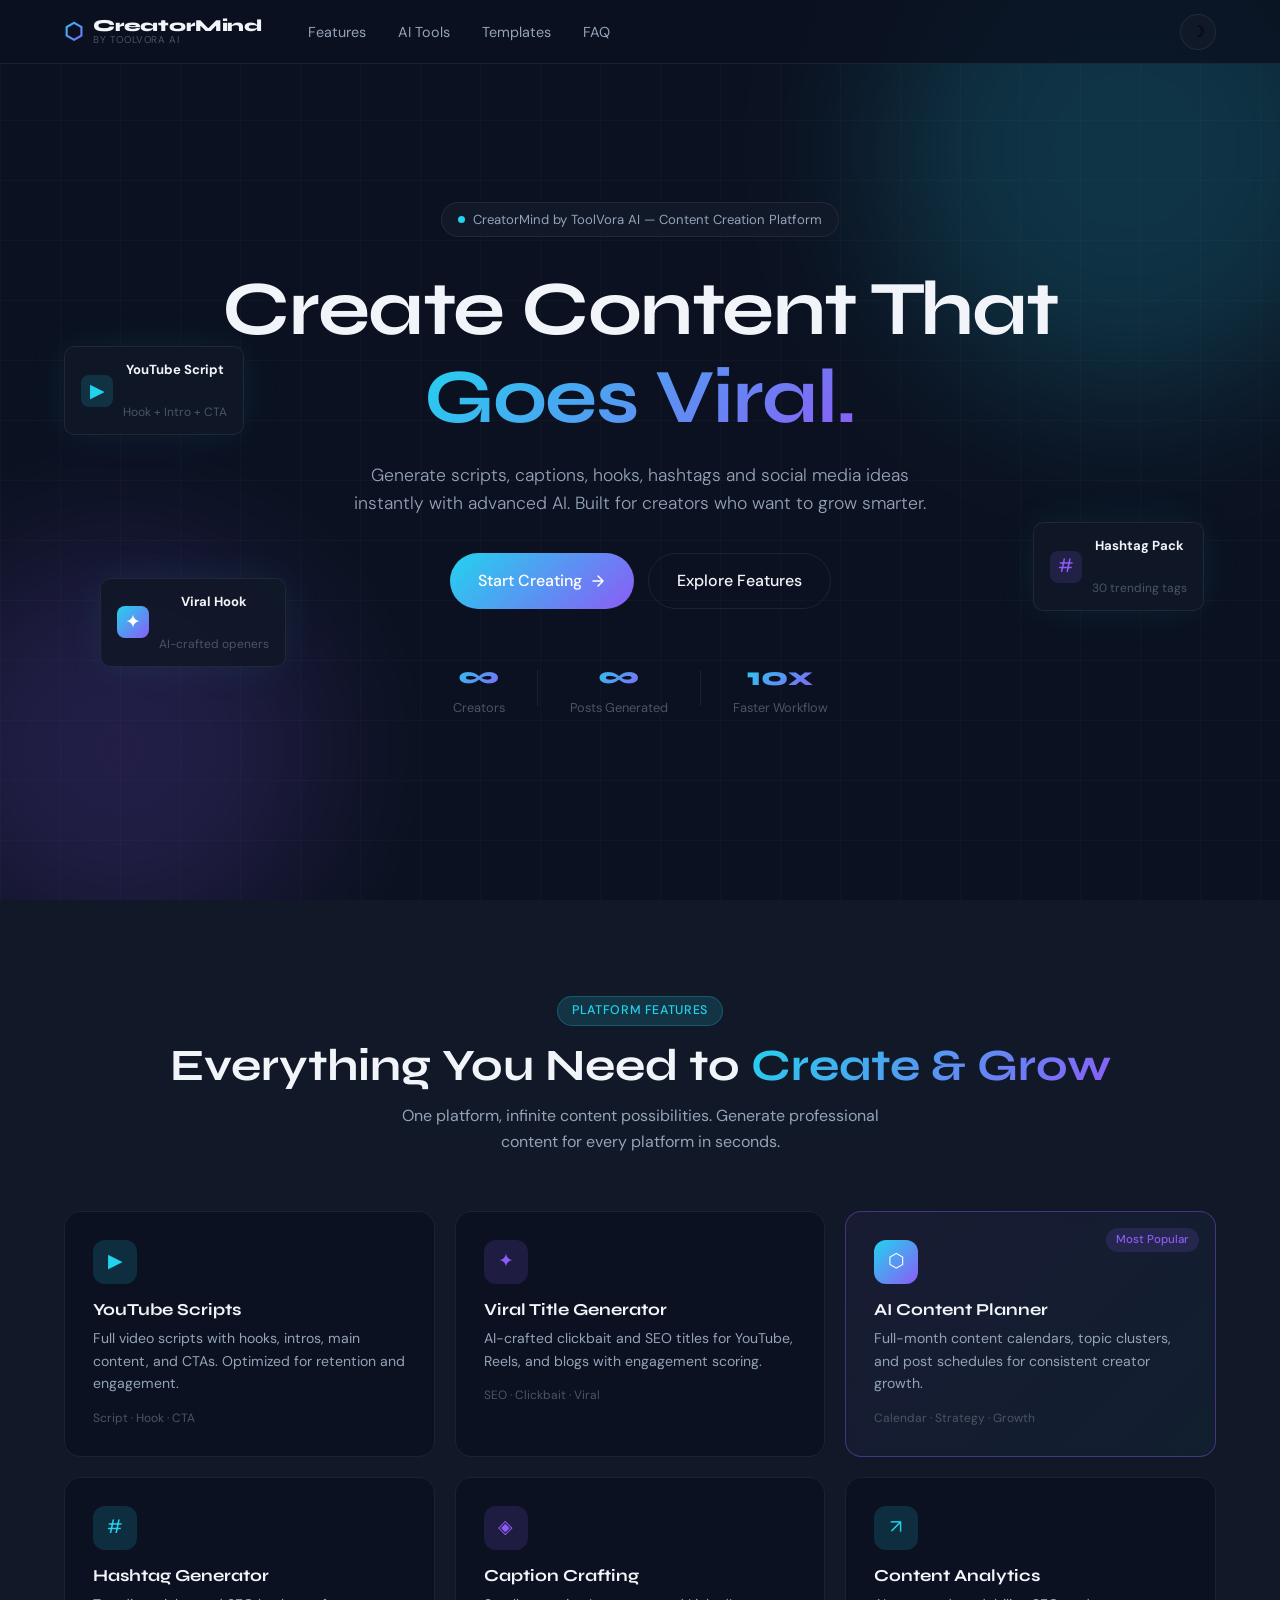
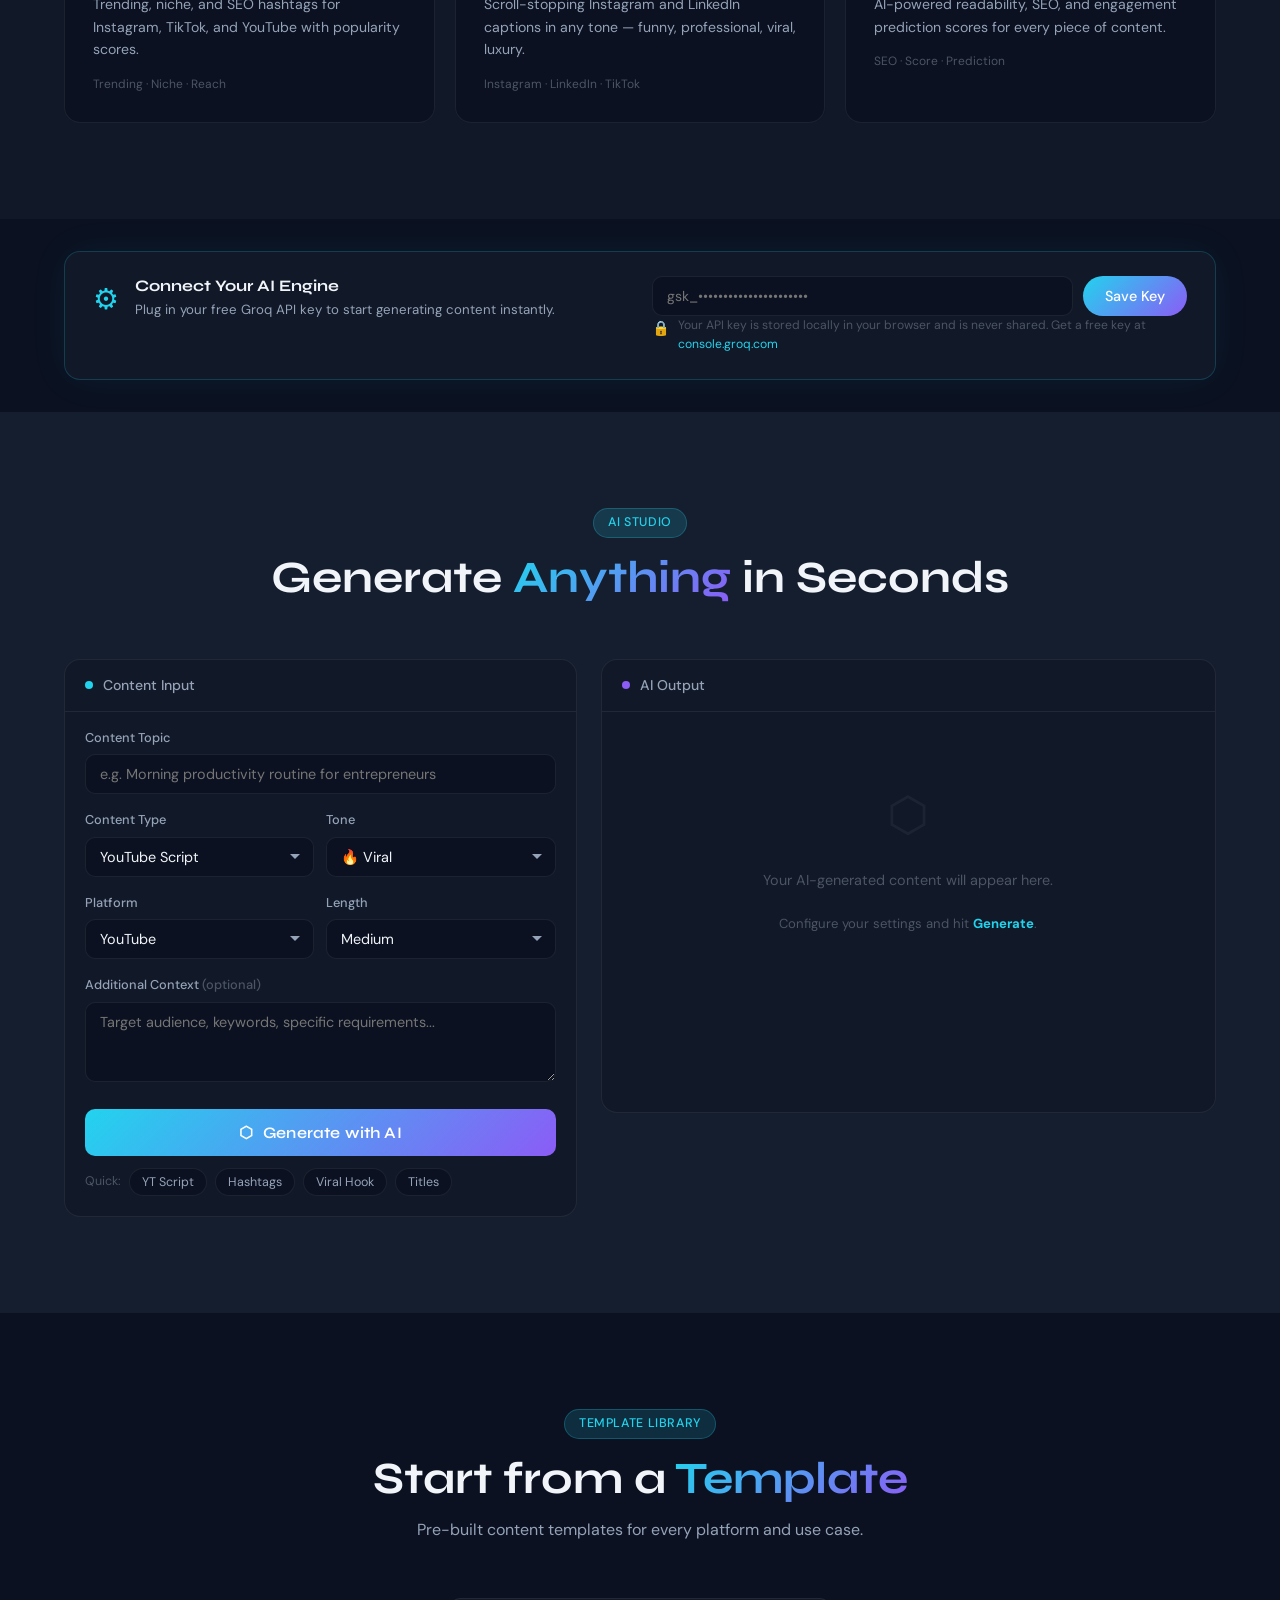
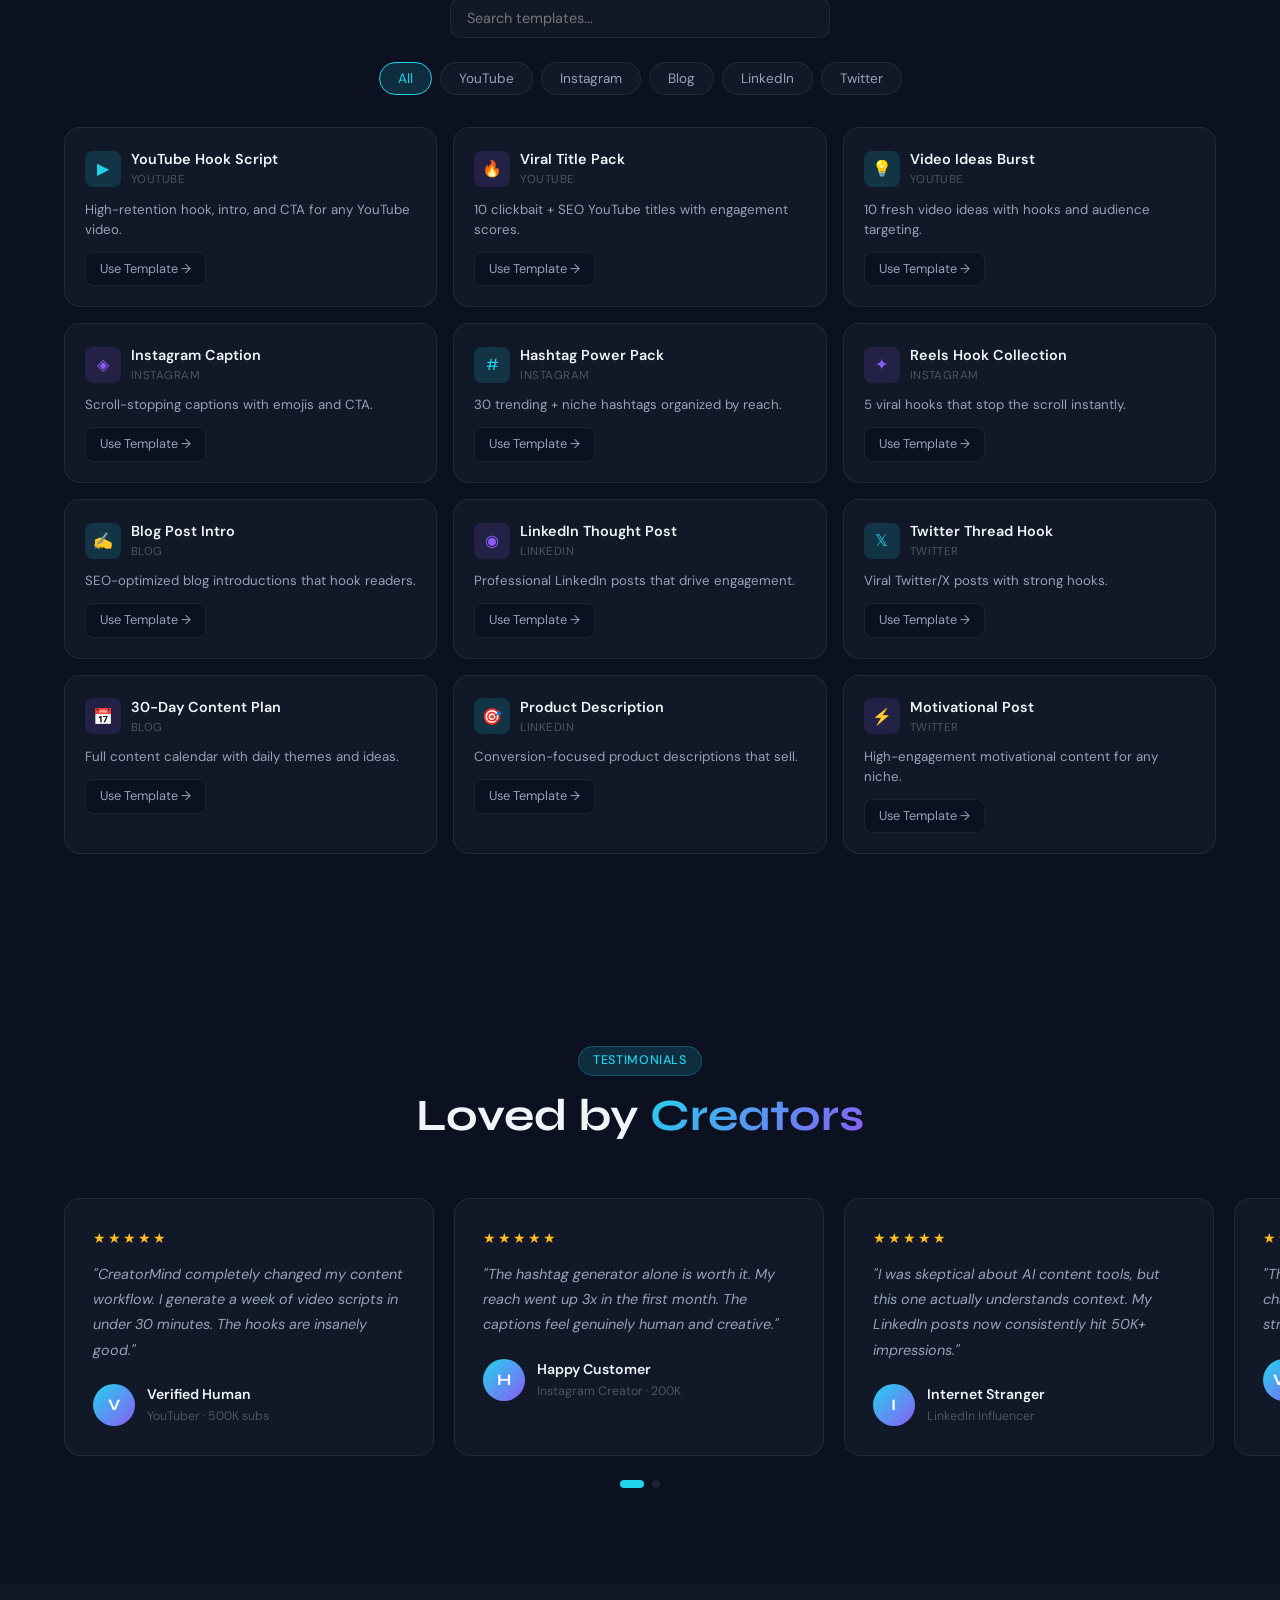
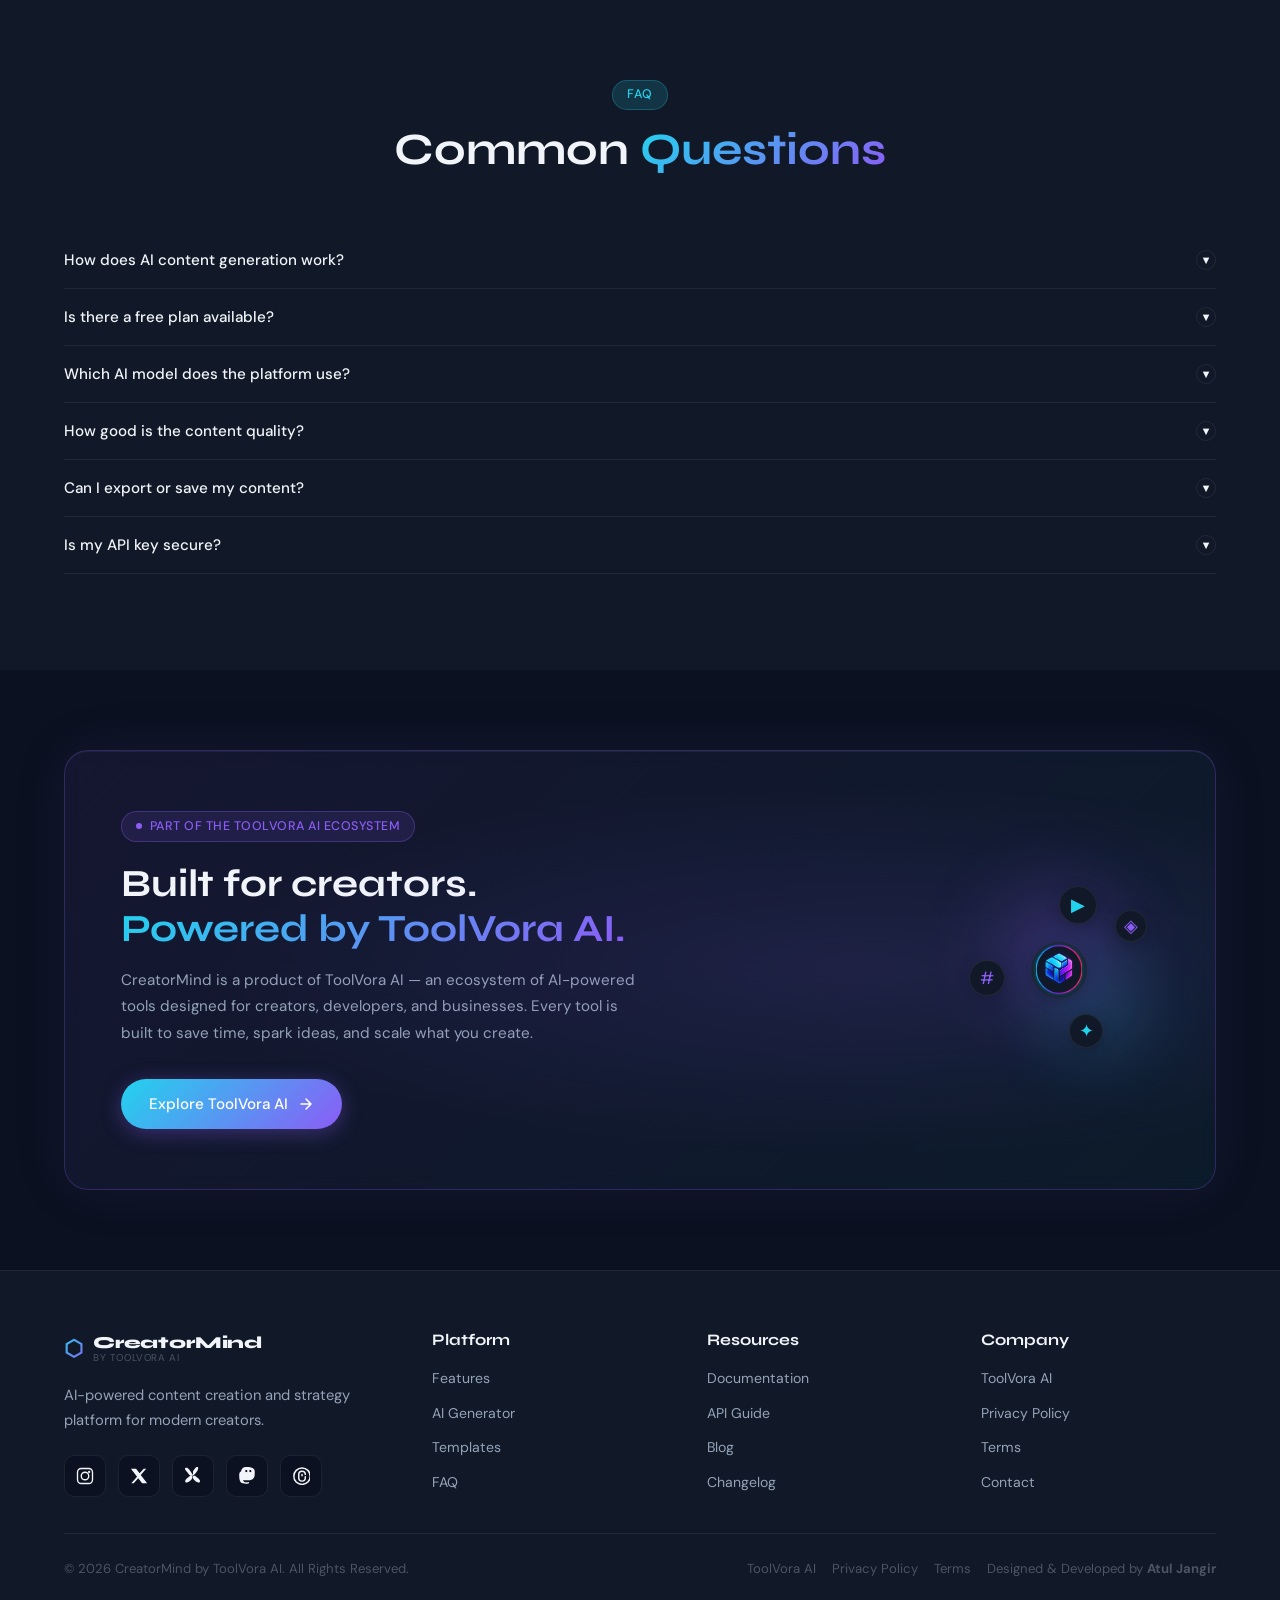
==== commit e703e996: "Add files via upload" ====
--- a/index.html
+++ b/index.html
@@ -1,513 +1,517 @@
-<!DOCTYPE html>
-<html lang="en" data-theme="dark">
-<head>
-  <meta charset="UTF-8" />
-  <meta name="viewport" content="width=device-width, initial-scale=1.0" />
-  <title>CreatorMind AI — Create Smarter. Grow Faster.</title>
-  <meta name="description" content="AI-powered content creation platform. Generate viral content, scripts, captions, hooks, and social media ideas instantly." />
-  <link rel="preconnect" href="https://fonts.googleapis.com" />
-  <link rel="preconnect" href="https://fonts.gstatic.com" crossorigin />
-  <link href="https://fonts.googleapis.com/css2?family=Syne:wght@400;600;700;800&family=DM+Sans:ital,opsz,wght@0,9..40,300;0,9..40,400;0,9..40,500;1,9..40,300&display=swap" rel="stylesheet" />
-  <link rel="stylesheet" href="style.css" />
-</head>
-<body>
-
-<!-- ═══════════════════ NAVBAR ═══════════════════ -->
-<nav class="navbar" id="navbar">
-  <div class="nav-container">
-    <a href="#" class="nav-logo">
-      <span class="logo-icon">⬡</span>
-      <span class="logo-text">CreatorMind <span class="logo-ai">AI</span></span>
-    </a>
-
-    <ul class="nav-links" id="navLinks">
-      <li><a href="#features">Features</a></li>
-      <li><a href="#generator">AI Tools</a></li>
-      <li><a href="#templates">Templates</a></li>
-      <li><a href="#faq">FAQ</a></li>
-    </ul>
-
-    <div class="nav-actions">
-      <button class="theme-toggle" id="themeToggle" aria-label="Toggle theme">
-        <span class="theme-icon">☽</span>
-      
-    </div>
-    <button class="hamburger" id="hamburger" aria-label="Menu">
-  <span></span>
-  <span></span>
-  <span></span>
-</button>
-
-  </div>
-</nav>
-
-<!-- ═══════════════════ HERO ═══════════════════ -->
-<section class="hero" id="home">
-  <div class="hero-bg">
-    <div class="hero-orb orb-1"></div>
-    <div class="hero-orb orb-2"></div>
-    <div class="hero-grid"></div>
-  </div>
-
-  <div class="hero-container">
-    <div class="hero-badge">
-      <span class="badge-dot"></span>
-      AI-Powered Content Platform
-    </div>
-    <h1 class="hero-title">
-      Create Content That<br />
-      <span class="gradient-text">Goes Viral.</span>
-    </h1>
-    <p class="hero-subtitle">
-      Generate scripts, captions, hooks, hashtags and social media ideas instantly with advanced AI. Built for creators who want to grow smarter.
-    </p>
-    <div class="hero-cta">
-      <a href="#generator" class="btn-primary btn-large">
-        <span>Start Creating</span>
-        <svg width="16" height="16" viewBox="0 0 16 16" fill="none"><path d="M3 8h10M8 3l5 5-5 5" stroke="currentColor" stroke-width="1.5" stroke-linecap="round" stroke-linejoin="round"/></svg>
-      </a>
-      <a href="#features" class="btn-outline btn-large">Explore Features</a>
-    </div>
-
-    <div class="hero-stats">
-      <div class="stat"><span class="stat-num">∞</span><span class="stat-label">Creators</span></div>
-      <div class="stat-div"></div>
-      <div class="stat"><span class="stat-num">∞</span><span class="stat-label">Posts Generated</span></div>
-      <div class="stat-div"></div>
-      <div class="stat"><span class="stat-num">10x</span><span class="stat-label">Faster Workflow</span></div>
-    </div>
-
-    <!-- Floating Cards -->
-    <div class="floating-cards">
-      <div class="float-card fc-1">
-        <div class="fc-icon">▶</div>
-        <div class="fc-text"><strong>YouTube Script</strong><br /><span>Hook + Intro + CTA</span></div>
-      </div>
-      <div class="float-card fc-2">
-        <div class="fc-icon">#</div>
-        <div class="fc-text"><strong>Hashtag Pack</strong><br /><span>30 trending tags</span></div>
-      </div>
-      <div class="float-card fc-3">
-        <div class="fc-icon">✦</div>
-        <div class="fc-text"><strong>Viral Hook</strong><br /><span>AI-crafted openers</span></div>
-      </div>
-    </div>
-  </div>
-</section>
-
-<!-- ═══════════════════ FEATURES ═══════════════════ -->
-<section class="features" id="features">
-  <div class="section-container">
-    <div class="section-header">
-      <div class="section-badge">Platform Features</div>
-      <h2 class="section-title">Everything You Need to <span class="gradient-text">Create & Grow</span></h2>
-      <p class="section-sub">One platform, infinite content possibilities. Generate professional content for every platform in seconds.</p>
-    </div>
-
-    <div class="features-grid">
-      <div class="feature-card">
-        <div class="feature-icon cyan">▶</div>
-        <h3>YouTube Scripts</h3>
-        <p>Full video scripts with hooks, intros, main content, and CTAs. Optimized for retention and engagement.</p>
-        <div class="feature-tag">Script · Hook · CTA</div>
-      </div>
-      <div class="feature-card">
-        <div class="feature-icon purple">✦</div>
-        <h3>Viral Title Generator</h3>
-        <p>AI-crafted clickbait and SEO titles for YouTube, Reels, and blogs with engagement scoring.</p>
-        <div class="feature-tag">SEO · Clickbait · Viral</div>
-      </div>
-      <div class="feature-card featured">
-        <div class="feature-badge">Most Popular</div>
-        <div class="feature-icon gradient">⬡</div>
-        <h3>AI Content Planner</h3>
-        <p>Full-month content calendars, topic clusters, and post schedules for consistent creator growth.</p>
-        <div class="feature-tag">Calendar · Strategy · Growth</div>
-      </div>
-      <div class="feature-card">
-        <div class="feature-icon cyan">#</div>
-        <h3>Hashtag Generator</h3>
-        <p>Trending, niche, and SEO hashtags for Instagram, TikTok, and YouTube with popularity scores.</p>
-        <div class="feature-tag">Trending · Niche · Reach</div>
-      </div>
-      <div class="feature-card">
-        <div class="feature-icon purple">◈</div>
-        <h3>Caption Crafting</h3>
-        <p>Scroll-stopping Instagram and LinkedIn captions in any tone — funny, professional, viral, luxury.</p>
-        <div class="feature-tag">Instagram · LinkedIn · TikTok</div>
-      </div>
-      <div class="feature-card">
-        <div class="feature-icon cyan">↗</div>
-        <h3>Content Analytics</h3>
-        <p>AI-powered readability, SEO, and engagement prediction scores for every piece of content.</p>
-        <div class="feature-tag">SEO · Score · Prediction</div>
-      </div>
-    </div>
-  </div>
-</section>
-
-<!-- ═══════════════════ API KEY SETUP ═══════════════════ -->
-<section class="api-setup" id="setup">
-  <div class="section-container">
-    <div class="api-card">
-      <div class="api-left">
-        <div class="api-icon">⚙</div>
-        <div>
-          <h3>AI Engine</h3>
-          <p>Use the built-in system AI — or plug in your own free Groq key for dedicated usage.</p>
-        </div>
-      </div>
-      <div class="api-right">
-        <!-- Mode Toggle -->
-        <div class="api-mode-toggle">
-          <button class="mode-btn active" id="modeSystem" onclick="setApiMode('system')">
-            <span class="mode-dot"></span> Use System API
-          </button>
-          <button class="mode-btn" id="modeOwn" onclick="setApiMode('own')">
-            <span class="mode-dot"></span> Use My Own Key
-          </button>
-        </div>
-
-        <!-- System mode info -->
-        <div class="api-mode-panel" id="panelSystem">
-          <div class="api-status-ok">
-            <span>✓</span> System API is active — you're ready to generate!
-          </div>
-        </div>
-
-        <!-- Own key mode -->
-        <div class="api-mode-panel hidden" id="panelOwn">
-          <div class="api-input-wrap">
-            <input type="password" id="apiKeyInput" placeholder="gsk_••••••••••••••••••••••" class="api-input" />
-            <button class="btn-primary" id="saveApiKey">Save Key</button>
-          </div>
-          <span class="api-note">🔒 Stored locally in your browser. Get a free key at <a href="https://console.groq.com" target="_blank" style="color:var(--cyan)">console.groq.com</a></span>
-        </div>
-      </div>
-    </div>
-  </div>
-</section>
-
-<!-- ═══════════════════ AI GENERATOR ═══════════════════ -->
-<section class="generator" id="generator">
-  <div class="section-container">
-    <div class="section-header">
-      <div class="section-badge">AI Studio</div>
-      <h2 class="section-title">Generate <span class="gradient-text">Anything</span> in Seconds</h2>
-    </div>
-
-    <div class="generator-layout">
-      <!-- Input Panel -->
-      <div class="gen-panel input-panel">
-        <div class="panel-header">
-          <span class="panel-dot cyan"></span>
-          <span>Content Input</span>
-        </div>
-
-        <div class="form-group">
-          <label>Content Topic</label>
-          <input type="text" id="topicInput" placeholder="e.g. Morning productivity routine for entrepreneurs" class="form-input" />
-        </div>
-
-        <div class="form-row">
-          <div class="form-group">
-            <label>Content Type</label>
-            <select id="contentType" class="form-select">
-              <option value="youtube_script">YouTube Script</option>
-              <option value="youtube_title">YouTube Titles</option>
-              <option value="instagram_caption">Instagram Caption</option>
-              <option value="blog_intro">Blog Intro</option>
-              <option value="reels_hook">Reels Hook</option>
-              <option value="twitter_post">Twitter / X Post</option>
-              <option value="linkedin_post">LinkedIn Post</option>
-              <option value="product_desc">Product Description</option>
-              <option value="hashtags">Hashtag Pack</option>
-              <option value="video_ideas">Video Ideas</option>
-              <option value="content_plan">30-Day Content Plan</option>
-            </select>
-          </div>
-
-          <div class="form-group">
-            <label>Tone</label>
-            <select id="toneSelect" class="form-select">
-              <option value="viral">🔥 Viral</option>
-              <option value="professional">💼 Professional</option>
-              <option value="funny">😂 Funny</option>
-              <option value="motivational">💪 Motivational</option>
-              <option value="creative">🎨 Creative</option>
-              <option value="luxury">💎 Luxury</option>
-              <option value="educational">📚 Educational</option>
-            </select>
-          </div>
-        </div>
-
-        <div class="form-row">
-          <div class="form-group">
-            <label>Platform</label>
-            <select id="platformSelect" class="form-select">
-              <option value="youtube">YouTube</option>
-              <option value="instagram">Instagram</option>
-              <option value="tiktok">TikTok</option>
-              <option value="linkedin">LinkedIn</option>
-              <option value="twitter">Twitter / X</option>
-              <option value="blog">Blog</option>
-              <option value="general">General</option>
-            </select>
-          </div>
-
-          <div class="form-group">
-            <label>Length</label>
-            <select id="lengthSelect" class="form-select">
-              <option value="short">Short</option>
-              <option value="medium" selected>Medium</option>
-              <option value="long">Long</option>
-              <option value="detailed">Detailed</option>
-            </select>
-          </div>
-        </div>
-
-        <div class="form-group">
-          <label>Additional Context <span class="optional">(optional)</span></label>
-          <textarea id="contextInput" placeholder="Target audience, keywords, specific requirements..." class="form-textarea"></textarea>
-        </div>
-
-        <button class="btn-generate" id="generateBtn">
-          <span class="generate-icon">⬡</span>
-          <span id="generateBtnText">Generate with AI</span>
-        </button>
-
-        <div class="quick-templates">
-          <span class="qt-label">Quick:</span>
-          <button class="qt-btn" data-type="youtube_script" data-topic="morning routine productivity">YT Script</button>
-          <button class="qt-btn" data-type="hashtags" data-topic="fitness motivation">Hashtags</button>
-          <button class="qt-btn" data-type="reels_hook" data-topic="make money online">Viral Hook</button>
-          <button class="qt-btn" data-type="youtube_title" data-topic="passive income">Titles</button>
-        </div>
-      </div>
-
-      <!-- Output Panel -->
-      <div class="gen-panel output-panel">
-        <div class="panel-header">
-          <span class="panel-dot purple"></span>
-          <span>AI Output</span>
-          <div class="panel-actions" id="panelActions" style="display:none">
-            <button class="action-btn" id="copyBtn" title="Copy">⊕ Copy</button>
-            <button class="action-btn" id="downloadBtn" title="Download">↓ Save</button>
-            <button class="action-btn" id="regenBtn" title="Regenerate">↻ Regen</button>
-          </div>
-        </div>
-
-        <div class="output-body" id="outputBody">
-          <div class="output-placeholder">
-            <div class="placeholder-icon">⬡</div>
-            <p>Your AI-generated content will appear here.</p>
-            <p class="placeholder-sub">Configure your settings and hit <strong>Generate</strong>.</p>
-          </div>
-        </div>
-
-        <!-- Analytics -->
-        <div class="output-analytics" id="outputAnalytics" style="display:none">
-          <div class="analytics-row">
-            <div class="score-card">
-              <div class="score-label">AI Score</div>
-              <div class="score-value" id="scoreAI">—</div>
-            </div>
-            <div class="score-card">
-              <div class="score-label">Readability</div>
-              <div class="score-value" id="scoreRead">—</div>
-            </div>
-            <div class="score-card">
-              <div class="score-label">SEO</div>
-              <div class="score-value" id="scoreSEO">—</div>
-            </div>
-            <div class="score-card">
-              <div class="score-label">Engagement</div>
-              <div class="score-value" id="scoreEng">—</div>
-            </div>
-          </div>
-          <div class="score-bars">
-            <div class="score-bar-wrap">
-              <div class="score-bar-fill" id="barAI"></div>
-            </div>
-          </div>
-        </div>
-      </div>
-    </div>
-  </div>
-</section>
-
-<!-- ═══════════════════ TEMPLATES ═══════════════════ -->
-<section class="templates-section" id="templates">
-  <div class="section-container">
-    <div class="section-header">
-      <div class="section-badge">Template Library</div>
-      <h2 class="section-title">Start from a <span class="gradient-text">Template</span></h2>
-      <p class="section-sub">Pre-built content templates for every platform and use case.</p>
-    </div>
-
-    <div class="template-search-wrap">
-      <input type="text" id="templateSearch" placeholder="Search templates..." class="template-search" />
-    </div>
-
-    <div class="template-tabs">
-      <button class="tab-btn active" data-cat="all">All</button>
-      <button class="tab-btn" data-cat="youtube">YouTube</button>
-      <button class="tab-btn" data-cat="instagram">Instagram</button>
-      <button class="tab-btn" data-cat="blog">Blog</button>
-      <button class="tab-btn" data-cat="linkedin">LinkedIn</button>
-      <button class="tab-btn" data-cat="twitter">Twitter</button>
-    </div>
-
-    <div class="templates-grid" id="templatesGrid"></div>
-  </div>
-</section>
-
-<!-- ═══════════════════ TESTIMONIALS ═══════════════════ -->
-<section class="testimonials" id="testimonials">
-  <div class="section-container">
-    <div class="section-header">
-      <div class="section-badge">Testimonials</div>
-      <h2 class="section-title">Loved by <span class="gradient-text">Creators</span></h2>
-    </div>
-
-    <div class="testimonials-slider" id="testimonialsSlider">
-      <div class="testimonials-track" id="testimonialsTrack">
-        <!-- Injected by JS -->
-      </div>
-    </div>
-    <div class="slider-dots" id="sliderDots"></div>
-  </div>
-</section>
-
-<!-- ═══════════════════ FAQ ═══════════════════ -->
-<section class="faq" id="faq">
-  <div class="section-container faq-container">
-    <div class="section-header">
-      <div class="section-badge">FAQ</div>
-      <h2 class="section-title">Common <span class="gradient-text">Questions</span></h2>
-    </div>
-
-    <div class="faq-list" id="faqList"></div>
-  </div>
-</section>
-
-<!-- ═══════════════════ FOOTER ═══════════════════ -->
-<footer class="footer">
-
-  <div class="footer-container">
-
-    <div class="footer-top">
-
-      <!-- Brand -->
-      <div class="footer-brand">
-        <a href="#" class="nav-logo">
-          <span class="logo-icon">⬡</span>
-          <span class="logo-text">
-            CreatorMind <span class="logo-ai">AI</span>
-          </span>
-        </a>
-
-        <p>
-          AI-powered content creation platform for creators, influencers,
-          marketers, and brands. Create smarter and grow faster across every platform.
-        </p>
-
-        <div class="footer-socials">
-
-          <a href="https://www.instagram.com/a.t.u.l_j.a.n.g.i.r/"
-             target="_blank"
-             class="social-link"
-             aria-label="Instagram">
-            <svg viewBox="0 0 24 24" fill="none" stroke="currentColor" stroke-width="1.8">
-              <rect x="2" y="2" width="20" height="20" rx="5"/>
-              <circle cx="12" cy="12" r="5"/>
-              <circle cx="17.5" cy="6.5" r="1.5" fill="currentColor" stroke="none"/>
-            </svg>
-          </a>
-
-          <a href="https://x.com/atuljangir_"
-             target="_blank"
-             class="social-link"
-             aria-label="X">
-            <svg viewBox="0 0 24 24" fill="currentColor">
-              <path d="M18.244 2.25h3.308l-7.227 8.26 8.502 11.24H16.17l-5.214-6.817L4.99 21.75H1.68l7.73-8.835L1.254 2.25H8.08l4.713 6.231z"/>
-            </svg>
-          </a>
-
-          </a>
-            <a href="https://bsky.app/profile/atuljangir.bsky.social" target="_blank" rel="noopener noreferrer" aria-label="Bluesky" class="social-link">
-                <svg viewBox="0 0 24 24" fill="currentColor" stroke="none"><path d="M12 10.8c-1.1-2.1-4.3-7-6.8-9.2C4.2.8 3.5.9 3 .9c-.4 0-1 .1-1.4.6-.4.5-.4 1.2-.1 1.7.5.7 3.2 4 4.9 6.3 1.8 2.4 4 2.4 5.7 1.7 1.7-.7 5-5.3 6-6.7C19 2 19.2.9 18.6.3c-.5-.6-1.4-.7-2.4.1-1 .8-3.8 4.5-4.2 5.4zm-7 3.5c-1.3.8-2.8 2.3-3.3 3.8-.5 1.5.3 2.8 1.9 2.7 1.6-.1 4.3-2.1 5.8-3.5 1.5-1.5 2.1-3.2 1.7-4.5-.4-1.3-1.9-1.6-3.2-.9-1.3.8-2.6 2.2-2.8 2.4zm12.8 0c-.2-.2-1.5-1.6-2.8-2.4-1.3-.7-2.8-.4-3.2.9-.4 1.3.2 3 1.7 4.5 1.5 1.4 4.2 3.4 5.8 3.5 1.6.1 2.4-1.2 1.9-2.7-.5-1.5-2-3-3.3-3.8z"/></svg>
-            </a>
-            <a href="https://mastodon.social/@atuljangir" target="_blank" rel="noopener noreferrer" aria-label="Mastodon" class="social-link">
-                <svg viewBox="0 0 24 24" fill="currentColor" stroke="none"><path d="M21.258 13.99c-.3 1.54-2.7 3.23-5.46 3.55-1.44.17-2.85.33-4.36.26-2.47-.11-4.42-.63-4.42-.63 0 .24.01.47.04.69.3 2.25 2.23 2.38 4.06 2.45 1.85.07 3.49-.46 3.49-.46l.08 1.65s-1.29.69-3.6.82c-1.27.07-2.84-.03-4.67-.52-3.98-1.05-4.67-5.3-4.77-9.6-.03-1.28 0-2.49 0-2.49 0-3.19 2.48-4.12 2.48-4.12C5.14.58 8.3.04 11.61 0h.08c3.31.04 6.47.58 8.16 1.82 0 0 2.48.93 2.48 4.12 0 0 .03 2.68-.06 4.18-.05.93-.18 1.82-.43 2.87zM17.9 5.47c0-.84-.66-1.52-1.47-1.52-.82 0-1.47.68-1.47 1.52 0 .84.66 1.52 1.47 1.52.81 0 1.47-.68 1.47-1.52zM12.53 5.47c0-.84-.66-1.52-1.47-1.52-.82 0-1.47.68-1.47 1.52 0 .84.66 1.52 1.47 1.52.81 0 1.47-.68 1.47-1.52z"/></svg>
-            </a>
-            <a href="https://www.threads.com/@a.t.u.l_j.a.n.g.i.r" target="_blank" rel="noopener noreferrer" aria-label="Threads" class="social-link">
-                <svg viewBox="0 1 22 22" fill="none" stroke="currentColor" stroke-width="1.8" stroke-linecap="round" stroke-linejoin="round"><path d="M12.25 2.25C6.615 2.25 2.25 6.615 2.25 12.25c0 5.635 4.365 10 10 10 5.635 0 10-4.365 10-10 0-5.635-4.365-10-10-10z"/><path d="M16.25 10.25c0-2.21-1.79-4-4-4s-4 1.79-4 4v4c0 2.21 1.79 4 4 4s4-1.79 4-4v-1.5"/><path d="M12.25 10.25v1.5"/></svg>
-            </a>
-
-        </div>
-      </div>
-
-      <!-- Product -->
-      <div class="footer-column">
-        <h4>Platform</h4>
-
-        <div class="footer-links">
-          <a href="#features">Features</a>
-          <a href="#generator">AI Generator</a>
-          <a href="#templates">Templates</a>
-          <a href="#faq">FAQ</a>
-        </div>
-      </div>
-
-      <!-- Resources -->
-      <div class="footer-column">
-        <h4>Resources</h4>
-        <div class="footer-links">
-          <a href="#">Documentation</a>
-          <a href="#">API Guide</a>
-          <a href="#">Blog</a>
-          <a href="#">Changelog</a>
-        </div>
-      </div>
-
-      <!-- Legal -->
-      <div class="footer-column">
-        <h4>Company</h4>
-        <div class="footer-links">
-          <a href="#">About</a>
-          <a href="#">Privacy Policy</a>
-          <a href="#">Terms of Service</a>
-          <a href="#">Contact</a>
-        </div>
-      </div>
-
-    </div>
-
-    <div class="footer-divider"></div>
-
-    <div class="footer-bottom">
-
-      <div class="footer-copy">
-        <p>© 2026 CreatorMind AI. All Rights Reserved.</p>
-      
-      </div>
-
-
-      <div class="footer-bottom-links">
-        <a><p>Designed &amp; Developed by <strong>Atul Jangir</strong></p></a>
-      </div>
-
-    </div>
-
-  </div>
-
-</footer>
-
-
-<!-- Toast Notification -->
-<div class="toast" id="toast"></div>
-
-<script src="script.js"></script>
-</body>
-</html>+<!DOCTYPE html>
+<html lang="en" data-theme="dark">
+<head>
+  <meta charset="UTF-8" />
+  <meta name="viewport" content="width=device-width, initial-scale=1.0" />
+  <title>CreatorMind by ToolVora AI — Create Smarter. Grow Faster.</title>
+  <meta name="description" content="CreatorMind by ToolVora AI — AI-powered content creation platform. Generate viral content, scripts, captions, hooks, and social media ideas instantly." />
+  <link rel="preconnect" href="https://fonts.googleapis.com" />
+  <link rel="preconnect" href="https://fonts.gstatic.com" crossorigin />
+  <link href="https://fonts.googleapis.com/css2?family=Syne:wght@400;600;700;800&family=DM+Sans:ital,opsz,wght@0,9..40,300;0,9..40,400;0,9..40,500;1,9..40,300&display=swap" rel="stylesheet" />
+  <link rel="stylesheet" href="style.css" />
+</head>
+<body>
+
+<!-- ═══════════════════ NAVBAR ═══════════════════ -->
+<nav class="navbar" id="navbar">
+  <div class="nav-container">
+    <a href="#" class="nav-logo">
+      <span class="logo-icon">⬡</span>
+      <span class="logo-text-wrap">
+        <span class="logo-primary">CreatorMind</span>
+        <span class="logo-byline">by ToolVora AI</span>
+      </span>
+    </a>
+
+    <ul class="nav-links" id="navLinks">
+      <li><a href="#features">Features</a></li>
+      <li><a href="#generator">AI Tools</a></li>
+      <li><a href="#templates">Templates</a></li>
+      <li><a href="#faq">FAQ</a></li>
+    </ul>
+
+    <div class="nav-actions">
+      <button class="theme-toggle" id="themeToggle" aria-label="Toggle theme">
+        <span class="theme-icon">☽</span>
+      </button>
+    </div>
+    <button class="hamburger" id="hamburger" aria-label="Menu">
+      <span></span>
+      <span></span>
+      <span></span>
+    </button>
+  </div>
+</nav>
+
+<!-- ═══════════════════ HERO ═══════════════════ -->
+<section class="hero" id="home">
+  <div class="hero-bg">
+    <div class="hero-orb orb-1"></div>
+    <div class="hero-orb orb-2"></div>
+    <div class="hero-grid"></div>
+  </div>
+
+  <div class="hero-container">
+    <div class="hero-badge">
+      <span class="badge-dot"></span>
+      CreatorMind by ToolVora AI — Content Creation Platform
+    </div>
+    <h1 class="hero-title">
+      Create Content That<br />
+      <span class="gradient-text">Goes Viral.</span>
+    </h1>
+    <p class="hero-subtitle">
+      Generate scripts, captions, hooks, hashtags and social media ideas instantly with advanced AI. Built for creators who want to grow smarter.
+    </p>
+    <div class="hero-cta">
+      <a href="#generator" class="btn-primary btn-large">
+        <span>Start Creating</span>
+        <svg width="16" height="16" viewBox="0 0 16 16" fill="none"><path d="M3 8h10M8 3l5 5-5 5" stroke="currentColor" stroke-width="1.5" stroke-linecap="round" stroke-linejoin="round"/></svg>
+      </a>
+      <a href="#features" class="btn-outline btn-large">Explore Features</a>
+    </div>
+
+    <div class="hero-stats">
+      <div class="stat"><span class="stat-num">∞</span><span class="stat-label">Creators</span></div>
+      <div class="stat-div"></div>
+      <div class="stat"><span class="stat-num">∞</span><span class="stat-label">Posts Generated</span></div>
+      <div class="stat-div"></div>
+      <div class="stat"><span class="stat-num">10x</span><span class="stat-label">Faster Workflow</span></div>
+    </div>
+
+    <!-- Floating Cards -->
+    <div class="floating-cards">
+      <div class="float-card fc-1">
+        <div class="fc-icon">▶</div>
+        <div class="fc-text"><strong>YouTube Script</strong><br /><span>Hook + Intro + CTA</span></div>
+      </div>
+      <div class="float-card fc-2">
+        <div class="fc-icon">#</div>
+        <div class="fc-text"><strong>Hashtag Pack</strong><br /><span>30 trending tags</span></div>
+      </div>
+      <div class="float-card fc-3">
+        <div class="fc-icon">✦</div>
+        <div class="fc-text"><strong>Viral Hook</strong><br /><span>AI-crafted openers</span></div>
+      </div>
+    </div>
+  </div>
+</section>
+
+<!-- ═══════════════════ FEATURES ═══════════════════ -->
+<section class="features" id="features">
+  <div class="section-container">
+    <div class="section-header">
+      <div class="section-badge">Platform Features</div>
+      <h2 class="section-title">Everything You Need to <span class="gradient-text">Create & Grow</span></h2>
+      <p class="section-sub">One platform, infinite content possibilities. Generate professional content for every platform in seconds.</p>
+    </div>
+
+    <div class="features-grid">
+      <div class="feature-card reveal">
+        <div class="feature-icon cyan">▶</div>
+        <h3>YouTube Scripts</h3>
+        <p>Full video scripts with hooks, intros, main content, and CTAs. Optimized for retention and engagement.</p>
+        <div class="feature-tag">Script · Hook · CTA</div>
+      </div>
+      <div class="feature-card reveal">
+        <div class="feature-icon purple">✦</div>
+        <h3>Viral Title Generator</h3>
+        <p>AI-crafted clickbait and SEO titles for YouTube, Reels, and blogs with engagement scoring.</p>
+        <div class="feature-tag">SEO · Clickbait · Viral</div>
+      </div>
+      <div class="feature-card featured reveal">
+        <div class="feature-badge">Most Popular</div>
+        <div class="feature-icon gradient">⬡</div>
+        <h3>AI Content Planner</h3>
+        <p>Full-month content calendars, topic clusters, and post schedules for consistent creator growth.</p>
+        <div class="feature-tag">Calendar · Strategy · Growth</div>
+      </div>
+      <div class="feature-card reveal">
+        <div class="feature-icon cyan">#</div>
+        <h3>Hashtag Generator</h3>
+        <p>Trending, niche, and SEO hashtags for Instagram, TikTok, and YouTube with popularity scores.</p>
+        <div class="feature-tag">Trending · Niche · Reach</div>
+      </div>
+      <div class="feature-card reveal">
+        <div class="feature-icon purple">◈</div>
+        <h3>Caption Crafting</h3>
+        <p>Scroll-stopping Instagram and LinkedIn captions in any tone — funny, professional, viral, luxury.</p>
+        <div class="feature-tag">Instagram · LinkedIn · TikTok</div>
+      </div>
+      <div class="feature-card reveal">
+        <div class="feature-icon cyan">↗</div>
+        <h3>Content Analytics</h3>
+        <p>AI-powered readability, SEO, and engagement prediction scores for every piece of content.</p>
+        <div class="feature-tag">SEO · Score · Prediction</div>
+      </div>
+    </div>
+  </div>
+</section>
+
+<!-- ═══════════════════ API KEY SETUP ═══════════════════ -->
+<section class="api-setup" id="setup">
+  <div class="section-container">
+    <div class="api-card">
+      <div class="api-left">
+        <div class="api-icon">⚙</div>
+        <div>
+          <h3>Connect Your AI Engine</h3>
+          <p>Plug in your free Groq API key to start generating content instantly.</p>
+        </div>
+      </div>
+      <div class="api-right">
+        <div class="api-key-panel">
+          <div class="api-input-wrap">
+            <input type="password" id="apiKeyInput" placeholder="gsk_••••••••••••••••••••••" class="api-input" autocomplete="off" />
+            <button class="btn-primary" id="saveApiKey">Save Key</button>
+          </div>
+          <div class="api-info-row">
+            <span class="api-lock-icon">🔒</span>
+            <span class="api-note">Your API key is stored locally in your browser and is never shared. Get a free key at <a href="https://console.groq.com" target="_blank" style="color:var(--cyan)">console.groq.com</a></span>
+          </div>
+        </div>
+      </div>
+    </div>
+  </div>
+</section>
+
+<!-- ═══════════════════ AI GENERATOR ═══════════════════ -->
+<section class="generator" id="generator">
+  <div class="section-container">
+    <div class="section-header">
+      <div class="section-badge">AI Studio</div>
+      <h2 class="section-title">Generate <span class="gradient-text">Anything</span> in Seconds</h2>
+    </div>
+
+    <div class="generator-layout">
+      <!-- Input Panel -->
+      <div class="gen-panel input-panel">
+        <div class="panel-header">
+          <span class="panel-dot cyan"></span>
+          <span>Content Input</span>
+        </div>
+
+        <div class="form-group">
+          <label>Content Topic</label>
+          <input type="text" id="topicInput" placeholder="e.g. Morning productivity routine for entrepreneurs" class="form-input" />
+        </div>
+
+        <div class="form-row">
+          <div class="form-group">
+            <label>Content Type</label>
+            <select id="contentType" class="form-select">
+              <option value="youtube_script">YouTube Script</option>
+              <option value="youtube_title">YouTube Titles</option>
+              <option value="instagram_caption">Instagram Caption</option>
+              <option value="blog_intro">Blog Intro</option>
+              <option value="reels_hook">Reels Hook</option>
+              <option value="twitter_post">Twitter / X Post</option>
+              <option value="linkedin_post">LinkedIn Post</option>
+              <option value="product_desc">Product Description</option>
+              <option value="hashtags">Hashtag Pack</option>
+              <option value="video_ideas">Video Ideas</option>
+              <option value="content_plan">30-Day Content Plan</option>
+            </select>
+          </div>
+
+          <div class="form-group">
+            <label>Tone</label>
+            <select id="toneSelect" class="form-select">
+              <option value="viral">🔥 Viral</option>
+              <option value="professional">💼 Professional</option>
+              <option value="funny">😂 Funny</option>
+              <option value="motivational">💪 Motivational</option>
+              <option value="creative">🎨 Creative</option>
+              <option value="luxury">💎 Luxury</option>
+              <option value="educational">📚 Educational</option>
+            </select>
+          </div>
+        </div>
+
+        <div class="form-row">
+          <div class="form-group">
+            <label>Platform</label>
+            <select id="platformSelect" class="form-select">
+              <option value="youtube">YouTube</option>
+              <option value="instagram">Instagram</option>
+              <option value="tiktok">TikTok</option>
+              <option value="linkedin">LinkedIn</option>
+              <option value="twitter">Twitter / X</option>
+              <option value="blog">Blog</option>
+              <option value="general">General</option>
+            </select>
+          </div>
+
+          <div class="form-group">
+            <label>Length</label>
+            <select id="lengthSelect" class="form-select">
+              <option value="short">Short</option>
+              <option value="medium" selected>Medium</option>
+              <option value="long">Long</option>
+              <option value="detailed">Detailed</option>
+            </select>
+          </div>
+        </div>
+
+        <div class="form-group">
+          <label>Additional Context <span class="optional">(optional)</span></label>
+          <textarea id="contextInput" placeholder="Target audience, keywords, specific requirements..." class="form-textarea"></textarea>
+        </div>
+
+        <button class="btn-generate" id="generateBtn">
+          <span class="generate-icon">⬡</span>
+          <span id="generateBtnText">Generate with AI</span>
+        </button>
+
+        <div class="quick-templates">
+          <span class="qt-label">Quick:</span>
+          <button class="qt-btn" data-type="youtube_script" data-topic="morning routine productivity">YT Script</button>
+          <button class="qt-btn" data-type="hashtags" data-topic="fitness motivation">Hashtags</button>
+          <button class="qt-btn" data-type="reels_hook" data-topic="make money online">Viral Hook</button>
+          <button class="qt-btn" data-type="youtube_title" data-topic="passive income">Titles</button>
+        </div>
+      </div>
+
+      <!-- Output Panel -->
+      <div class="gen-panel output-panel">
+        <div class="panel-header">
+          <span class="panel-dot purple"></span>
+          <span>AI Output</span>
+          <div class="panel-actions" id="panelActions" style="display:none">
+            <button class="action-btn" id="copyBtn" title="Copy">⊕ Copy</button>
+            <button class="action-btn" id="downloadBtn" title="Download">↓ Save</button>
+            <button class="action-btn" id="regenBtn" title="Regenerate">↻ Regen</button>
+          </div>
+        </div>
+
+        <div class="output-body" id="outputBody">
+          <div class="output-placeholder">
+            <div class="placeholder-icon">⬡</div>
+            <p>Your AI-generated content will appear here.</p>
+            <p class="placeholder-sub">Configure your settings and hit <strong>Generate</strong>.</p>
+          </div>
+        </div>
+
+        <!-- Analytics -->
+        <div class="output-analytics" id="outputAnalytics" style="display:none">
+          <div class="analytics-row">
+            <div class="score-card">
+              <div class="score-label">AI Score</div>
+              <div class="score-value" id="scoreAI">—</div>
+            </div>
+            <div class="score-card">
+              <div class="score-label">Readability</div>
+              <div class="score-value" id="scoreRead">—</div>
+            </div>
+            <div class="score-card">
+              <div class="score-label">SEO</div>
+              <div class="score-value" id="scoreSEO">—</div>
+            </div>
+            <div class="score-card">
+              <div class="score-label">Engagement</div>
+              <div class="score-value" id="scoreEng">—</div>
+            </div>
+          </div>
+          <div class="score-bars">
+            <div class="score-bar-wrap">
+              <div class="score-bar-fill" id="barAI"></div>
+            </div>
+          </div>
+        </div>
+      </div>
+    </div>
+  </div>
+</section>
+
+<!-- ═══════════════════ TEMPLATES ═══════════════════ -->
+<section class="templates-section" id="templates">
+  <div class="section-container">
+    <div class="section-header">
+      <div class="section-badge">Template Library</div>
+      <h2 class="section-title">Start from a <span class="gradient-text">Template</span></h2>
+      <p class="section-sub">Pre-built content templates for every platform and use case.</p>
+    </div>
+
+    <div class="template-search-wrap">
+      <input type="text" id="templateSearch" placeholder="Search templates..." class="template-search" />
+    </div>
+
+    <div class="template-tabs">
+      <button class="tab-btn active" data-cat="all">All</button>
+      <button class="tab-btn" data-cat="youtube">YouTube</button>
+      <button class="tab-btn" data-cat="instagram">Instagram</button>
+      <button class="tab-btn" data-cat="blog">Blog</button>
+      <button class="tab-btn" data-cat="linkedin">LinkedIn</button>
+      <button class="tab-btn" data-cat="twitter">Twitter</button>
+    </div>
+
+    <div class="templates-grid" id="templatesGrid"></div>
+  </div>
+</section>
+
+<!-- ═══════════════════ TESTIMONIALS ═══════════════════ -->
+<section class="testimonials" id="testimonials">
+  <div class="section-container">
+    <div class="section-header">
+      <div class="section-badge">Testimonials</div>
+      <h2 class="section-title">Loved by <span class="gradient-text">Creators</span></h2>
+    </div>
+
+    <div class="testimonials-slider" id="testimonialsSlider">
+      <div class="testimonials-track" id="testimonialsTrack">
+        <!-- Injected by JS -->
+      </div>
+    </div>
+    <div class="slider-dots" id="sliderDots"></div>
+  </div>
+</section>
+
+<!-- ═══════════════════ FAQ ═══════════════════ -->
+<section class="faq" id="faq">
+  <div class="section-container faq-container">
+    <div class="section-header">
+      <div class="section-badge">FAQ</div>
+      <h2 class="section-title">Common <span class="gradient-text">Questions</span></h2>
+    </div>
+
+    <div class="faq-list" id="faqList"></div>
+  </div>
+</section>
+
+<!-- ═══════════════════ TOOLVORA ECOSYSTEM ═══════════════════ -->
+<section class="ecosystem-section">
+  <div class="section-container">
+    <div class="ecosystem-card">
+      <div class="ecosystem-glow"></div>
+      <div class="ecosystem-content">
+        <div class="ecosystem-badge">
+          <span class="eco-dot"></span>
+          Part of the ToolVora AI Ecosystem
+        </div>
+        <h2 class="ecosystem-title">
+          Built for creators.<br />
+          <span class="gradient-text">Powered by ToolVora AI.</span>
+        </h2>
+        <p class="ecosystem-desc">
+          CreatorMind is a product of ToolVora AI — an ecosystem of AI-powered tools designed for creators, developers, and businesses. Every tool is built to save time, spark ideas, and scale what you create.
+        </p>
+        <a href="https://atuljangirin-prog.github.io/toolvora-ai/" target="_blank" rel="noopener noreferrer" class="btn-ecosystem">
+          Explore ToolVora AI
+          <svg width="16" height="16" viewBox="0 0 16 16" fill="none"><path d="M3 8h10M8 3l5 5-5 5" stroke="currentColor" stroke-width="1.5" stroke-linecap="round" stroke-linejoin="round"/></svg>
+        </a>
+      </div>
+      <div class="ecosystem-visual">
+        <div class="eco-orb eco-orb-1"></div>
+        <div class="eco-orb eco-orb-2"></div>
+        <div class="eco-nodes">
+          <div class="eco-node node-center"><img src="toolvoraai.png" class="eco-logo-img" alt="ToolVora AI"></div>
+          <div class="eco-node node-a">▶</div>
+          <div class="eco-node node-b">#</div>
+          <div class="eco-node node-c">✦</div>
+          <div class="eco-node node-d">◈</div>
+        </div>
+      </div>
+    </div>
+  </div>
+</section>
+
+<!-- ═══════════════════ FOOTER ═══════════════════ -->
+<footer class="footer">
+  <div class="footer-container">
+    <div class="footer-top">
+
+      <!-- Brand -->
+      <div class="footer-brand">
+        <a href="#" class="nav-logo">
+          <span class="logo-icon">⬡</span>
+          <span class="logo-text-wrap">
+            <span class="logo-primary">CreatorMind</span>
+            <span class="logo-byline">by ToolVora AI</span>
+          </span>
+        </a>
+
+        <p>AI-powered content creation and strategy platform for modern creators.</p>
+
+        <div class="footer-socials">
+          <a href="https://www.instagram.com/toolvora_ai" target="_blank" class="social-link" aria-label="Instagram">
+            <svg viewBox="0 0 24 24" fill="none" stroke="currentColor" stroke-width="1.8">
+              <rect x="2" y="2" width="20" height="20" rx="5"/>
+              <circle cx="12" cy="12" r="5"/>
+              <circle cx="17.5" cy="6.5" r="1.5" fill="currentColor" stroke="none"/>
+            </svg>
+          </a>
+          <a href="https://x.com/atuljangir_" target="_blank" class="social-link" aria-label="X">
+            <svg viewBox="0 0 24 24" fill="currentColor">
+              <path d="M18.244 2.25h3.308l-7.227 8.26 8.502 11.24H16.17l-5.214-6.817L4.99 21.75H1.68l7.73-8.835L1.254 2.25H8.08l4.713 6.231z"/>
+            </svg>
+          </a>
+          <a href="https://bsky.app/profile/atuljangir.bsky.social" target="_blank" rel="noopener noreferrer" aria-label="Bluesky" class="social-link">
+            <svg viewBox="0 0 24 24" fill="currentColor" stroke="none"><path d="M12 10.8c-1.1-2.1-4.3-7-6.8-9.2C4.2.8 3.5.9 3 .9c-.4 0-1 .1-1.4.6-.4.5-.4 1.2-.1 1.7.5.7 3.2 4 4.9 6.3 1.8 2.4 4 2.4 5.7 1.7 1.7-.7 5-5.3 6-6.7C19 2 19.2.9 18.6.3c-.5-.6-1.4-.7-2.4.1-1 .8-3.8 4.5-4.2 5.4zm-7 3.5c-1.3.8-2.8 2.3-3.3 3.8-.5 1.5.3 2.8 1.9 2.7 1.6-.1 4.3-2.1 5.8-3.5 1.5-1.5 2.1-3.2 1.7-4.5-.4-1.3-1.9-1.6-3.2-.9-1.3.8-2.6 2.2-2.8 2.4zm12.8 0c-.2-.2-1.5-1.6-2.8-2.4-1.3-.7-2.8-.4-3.2.9-.4 1.3.2 3 1.7 4.5 1.5 1.4 4.2 3.4 5.8 3.5 1.6.1 2.4-1.2 1.9-2.7-.5-1.5-2-3-3.3-3.8z"/></svg>
+          </a>
+          <a href="https://mastodon.social/@atuljangir" target="_blank" rel="noopener noreferrer" aria-label="Mastodon" class="social-link">
+            <svg viewBox="0 0 24 24" fill="currentColor" stroke="none"><path d="M21.258 13.99c-.3 1.54-2.7 3.23-5.46 3.55-1.44.17-2.85.33-4.36.26-2.47-.11-4.42-.63-4.42-.63 0 .24.01.47.04.69.3 2.25 2.23 2.38 4.06 2.45 1.85.07 3.49-.46 3.49-.46l.08 1.65s-1.29.69-3.6.82c-1.27.07-2.84-.03-4.67-.52-3.98-1.05-4.67-5.3-4.77-9.6-.03-1.28 0-2.49 0-2.49 0-3.19 2.48-4.12 2.48-4.12C5.14.58 8.3.04 11.61 0h.08c3.31.04 6.47.58 8.16 1.82 0 0 2.48.93 2.48 4.12 0 0 .03 2.68-.06 4.18-.05.93-.18 1.82-.43 2.87zM17.9 5.47c0-.84-.66-1.52-1.47-1.52-.82 0-1.47.68-1.47 1.52 0 .84.66 1.52 1.47 1.52.81 0 1.47-.68 1.47-1.52zM12.53 5.47c0-.84-.66-1.52-1.47-1.52-.82 0-1.47.68-1.47 1.52 0 .84.66 1.52 1.47 1.52.81 0 1.47-.68 1.47-1.52z"/></svg>
+          </a>
+          <a href="https://www.threads.com/@a.t.u.l_j.a.n.g.i.r" target="_blank" rel="noopener noreferrer" aria-label="Threads" class="social-link">
+            <svg viewBox="0 1 22 22" fill="none" stroke="currentColor" stroke-width="1.8" stroke-linecap="round" stroke-linejoin="round"><path d="M12.25 2.25C6.615 2.25 2.25 6.615 2.25 12.25c0 5.635 4.365 10 10 10 5.635 0 10-4.365 10-10 0-5.635-4.365-10-10-10z"/><path d="M16.25 10.25c0-2.21-1.79-4-4-4s-4 1.79-4 4v4c0 2.21 1.79 4 4 4s4-1.79 4-4v-1.5"/><path d="M12.25 10.25v1.5"/></svg>
+          </a>
+        </div>
+      </div>
+
+      <!-- Platform -->
+      <div class="footer-column">
+        <h4>Platform</h4>
+        <div class="footer-links">
+          <a href="#features">Features</a>
+          <a href="#generator">AI Generator</a>
+          <a href="#templates">Templates</a>
+          <a href="#faq">FAQ</a>
+        </div>
+      </div>
+
+      <!-- Resources -->
+      <div class="footer-column">
+        <h4>Resources</h4>
+        <div class="footer-links">
+          <a href="#">Documentation</a>
+          <a href="#">API Guide</a>
+          <a href="#">Blog</a>
+          <a href="#">Changelog</a>
+        </div>
+      </div>
+
+      <!-- Company -->
+      <div class="footer-column">
+        <h4>Company</h4>
+        <div class="footer-links">
+          <a href="https://atuljangirin-prog.github.io/toolvora-ai/" target="_blank" rel="noopener noreferrer">ToolVora AI</a>
+          <a href="#">Privacy Policy</a>
+          <a href="#">Terms</a>
+          <a href="#">Contact</a>
+        </div>
+      </div>
+
+    </div>
+
+    <div class="footer-divider"></div>
+
+    <div class="footer-bottom">
+      <div class="footer-copy">
+        <p>© 2026 CreatorMind by ToolVora AI. All Rights Reserved.</p>
+      </div>
+      <div class="footer-bottom-links">
+        <a href="https://atuljangirin-prog.github.io/toolvora-ai/" target="_blank" rel="noopener noreferrer">ToolVora AI</a>
+        <a href="privacy-policy.html">Privacy Policy</a>
+        <a href="terms.html">Terms</a>
+        <a><p>Designed &amp; Developed by <strong>Atul Jangir</strong></p></a>
+      </div>
+    </div>
+
+  </div>
+</footer>
+
+<!-- Toast Notification -->
+<div class="toast" id="toast"></div>
+
+<script src="script.js"></script>
+</body>
+</html>
--- a/style.css
+++ b/style.css
@@ -112,7 +112,23 @@
 
 .nav-logo { display: flex; align-items: center; gap: 10px; font-family: var(--font-display); font-weight: 700; font-size: 1.15rem; }
 .logo-icon { font-size: 1.4rem; background: var(--gradient); -webkit-background-clip: text; -webkit-text-fill-color: transparent; background-clip: text; }
+.logo-img {
+  width: 32px; height: 32px;
+  object-fit: contain;
+  border-radius: 6px;
+  mix-blend-mode: lighten;
+  filter: drop-shadow(0 0 8px rgba(34,211,238,0.4));
+  flex-shrink: 0;
+}
+[data-theme="light"] .logo-img {
+  mix-blend-mode: multiply;
+  filter: drop-shadow(0 0 6px rgba(139,92,246,0.25)) invert(1) hue-rotate(180deg) brightness(1.2);
+}
 .logo-ai { background: var(--gradient); -webkit-background-clip: text; -webkit-text-fill-color: transparent; background-clip: text; }
+
+.logo-text-wrap { display: flex; flex-direction: column; gap: 0; line-height: 1; }
+.logo-primary { font-family: var(--font-display); font-weight: 800; font-size: 1.05rem; color: var(--text-primary); letter-spacing: -0.01em; }
+.logo-byline { font-family: var(--font-body); font-weight: 400; font-size: 0.62rem; color: var(--text-muted); letter-spacing: 0.06em; text-transform: uppercase; margin-top: 1px; }
 
 .nav-links { display: flex; align-items: center; gap: 4px; }
 .nav-links a {
@@ -282,28 +298,9 @@
 
 .api-right { display: flex; flex-direction: column; gap: 12px; flex: 1; min-width: 280px; }
 
-/* Mode toggle buttons */
-.api-mode-toggle { display: flex; gap: 8px; }
-.mode-btn {
-  display: flex; align-items: center; gap: 8px;
-  background: var(--bg-base); border: 1px solid var(--bg-border);
-  color: var(--text-secondary); padding: 8px 16px; border-radius: 50px;
-  font-size: 0.83rem; font-family: var(--font-body);
-  transition: all var(--transition); cursor: pointer;
-}
-.mode-btn .mode-dot {
-  width: 7px; height: 7px; border-radius: 50%;
-  background: var(--text-muted); transition: background var(--transition);
-}
-.mode-btn.active {
-  border-color: var(--cyan); color: var(--cyan);
-  background: var(--cyan-dim);
-}
-.mode-btn.active .mode-dot { background: var(--cyan); box-shadow: 0 0 6px var(--cyan); }
-
-/* Mode panels */
-.api-mode-panel { transition: opacity 0.2s; }
-.api-mode-panel.hidden { display: none; }
+/* API info row */
+.api-info-row { display: flex; align-items: flex-start; gap: 8px; }
+.api-lock-icon { font-size: 0.9rem; flex-shrink: 0; margin-top: 1px; }
 
 .api-status-ok {
   display: flex; align-items: center; gap: 10px;
@@ -804,6 +801,176 @@
     width: 38px;
     height: 38px;
   }
+}
+
+/* ═══════════════════ ECOSYSTEM SECTION ═══════════════════ */
+.ecosystem-section { background: var(--bg-base); padding: 80px 0; }
+
+.ecosystem-card {
+  position: relative; overflow: hidden;
+  background: linear-gradient(135deg, rgba(139,92,246,0.08) 0%, rgba(34,211,238,0.05) 100%);
+  border: 1px solid rgba(139,92,246,0.25);
+  border-radius: 24px; padding: 60px 56px;
+  display: grid; grid-template-columns: 1fr auto; gap: 48px; align-items: center;
+  backdrop-filter: blur(8px);
+  box-shadow: 0 0 60px rgba(139,92,246,0.08), inset 0 1px 0 rgba(255,255,255,0.05);
+}
+
+.ecosystem-glow {
+  position: absolute; inset: 0; pointer-events: none;
+  background: radial-gradient(ellipse at 70% 50%, rgba(139,92,246,0.12) 0%, transparent 60%);
+}
+
+.ecosystem-badge {
+  display: inline-flex; align-items: center; gap: 8px;
+  background: rgba(139,92,246,0.12); border: 1px solid rgba(139,92,246,0.3);
+  color: var(--purple); padding: 5px 14px; border-radius: 50px;
+  font-size: 0.78rem; font-weight: 500; letter-spacing: 0.04em;
+  text-transform: uppercase; margin-bottom: 20px;
+}
+
+.eco-dot {
+  width: 6px; height: 6px; background: var(--purple); border-radius: 50%;
+  animation: pulse-dot 2s infinite;
+}
+
+.ecosystem-title {
+  font-size: clamp(1.7rem, 3.5vw, 2.4rem);
+  margin-bottom: 16px; line-height: 1.15;
+}
+
+.ecosystem-desc {
+  font-size: 0.95rem; color: var(--text-secondary);
+  line-height: 1.75; max-width: 520px; margin-bottom: 32px;
+}
+
+.btn-ecosystem {
+  display: inline-flex; align-items: center; gap: 10px;
+  background: var(--gradient); color: #fff;
+  padding: 13px 28px; border-radius: 50px;
+  font-family: var(--font-body); font-weight: 500; font-size: 0.95rem;
+  transition: opacity var(--transition), transform var(--transition);
+  box-shadow: 0 4px 20px rgba(139,92,246,0.35);
+}
+.btn-ecosystem:hover { opacity: 0.88; transform: translateY(-2px); box-shadow: 0 8px 30px rgba(139,92,246,0.45); }
+
+/* Ecosystem visual nodes */
+.ecosystem-visual {
+  position: relative; width: 200px; height: 200px; flex-shrink: 0;
+}
+
+.eco-orb {
+  position: absolute; border-radius: 50%; filter: blur(40px); opacity: 0.25;
+}
+.eco-orb-1 { width: 120px; height: 120px; background: var(--purple); top: 10%; left: 20%; }
+.eco-orb-2 { width: 80px; height: 80px; background: var(--cyan); bottom: 10%; right: 10%; }
+
+.eco-nodes { position: absolute; inset: 0; }
+
+.eco-node {
+  position: absolute; display: grid; place-items: center;
+  background: var(--bg-card); border: 1px solid var(--bg-border);
+  border-radius: 50%; font-size: 1.1rem;
+  box-shadow: 0 4px 16px rgba(0,0,0,0.2);
+  animation: float-anim 4s ease-in-out infinite;
+}
+
+.node-center {
+  width: 56px; height: 56px; top: 50%; left: 50%; transform: translate(-50%,-50%);
+  background: var(--bg-card); border: 1px solid var(--bg-border);
+  font-size: 1.4rem; animation: none; overflow: hidden; padding: 4px;
+}
+
+.eco-logo-img {
+  width: 110%; height: 110%;
+  object-fit:cover;
+  mix-blend-mode: lighten;
+  filter: drop-shadow(0 0 6px rgba(34,211,238,0.4));
+}
+[data-theme="light"] .eco-logo-img {
+  mix-blend-mode: multiply;
+}
+
+.node-a { width: 38px; height: 38px; top: 8%; left: 50%; animation-delay: 0s; color: var(--cyan); }
+.node-b { width: 36px; height: 36px; top: 45%; left: 5%; animation-delay: 0.7s; color: var(--purple); }
+.node-c { width: 34px; height: 34px; top: 72%; left: 55%; animation-delay: 1.4s; color: var(--cyan); }
+.node-d { width: 32px; height: 32px; top: 20%; left: 78%; animation-delay: 2.1s; color: var(--purple); }
+
+@media (max-width: 768px) {
+  .ecosystem-card {
+    grid-template-columns: 1fr;
+    padding: 40px 28px;
+    gap: 32px;
+  }
+  .ecosystem-visual { display: none; }
+}
+
+@media (max-width: 480px) {
+  .ecosystem-card { padding: 32px 20px; }
+  .ecosystem-title { font-size: 1.5rem; }
+}
+
+/* ═══════════════════ UI ENHANCEMENTS ═══════════════════ */
+
+/* Glassmorphism feature cards on hover */
+.feature-card {
+  backdrop-filter: blur(4px);
+}
+.feature-card:hover {
+  box-shadow: 0 8px 32px rgba(34,211,238,0.08), inset 0 1px 0 rgba(255,255,255,0.04);
+}
+.feature-card.featured:hover {
+  box-shadow: 0 8px 32px rgba(139,92,246,0.12), inset 0 1px 0 rgba(255,255,255,0.04);
+}
+
+/* Improved template card hover */
+.template-card:hover {
+  box-shadow: 0 6px 24px rgba(34,211,238,0.08);
+  background: linear-gradient(135deg, rgba(34,211,238,0.03), rgba(139,92,246,0.02));
+}
+
+/* API card glassmorphism */
+.api-card {
+  backdrop-filter: blur(8px);
+  box-shadow: 0 0 40px rgba(34,211,238,0.06);
+  transition: box-shadow var(--transition);
+}
+.api-card:hover {
+  box-shadow: 0 0 60px rgba(34,211,238,0.1);
+}
+
+/* Better API input focus ring */
+.api-input:focus {
+  border-color: var(--cyan);
+  box-shadow: 0 0 0 3px rgba(34,211,238,0.12);
+}
+
+/* Testimonial card subtle depth */
+.testimonial-card {
+  transition: transform var(--transition), box-shadow var(--transition);
+}
+.testimonial-card:hover {
+  transform: translateY(-3px);
+  box-shadow: 0 8px 32px rgba(0,0,0,0.15);
+}
+
+/* Float cards polish */
+.float-card {
+  backdrop-filter: blur(8px);
+  background: rgba(17,24,39,0.85);
+}
+[data-theme="light"] .float-card {
+  background: rgba(255,255,255,0.9);
+}
+
+/* Gen panel hover states */
+.gen-panel {
+  transition: box-shadow var(--transition);
+}
+
+/* Smooth section transitions */
+.features, .generator, .templates-section, .testimonials, .faq {
+  transition: background 0.3s;
 }
 
 /* ═══════════════════ TOAST ═══════════════════ */
@@ -920,8 +1087,7 @@
 /* Better button wrapping */
 .hero-cta,
 .quick-templates,
-.template-tabs,
-.api-mode-toggle {
+.template-tabs {
   flex-wrap: wrap;
 }
 
